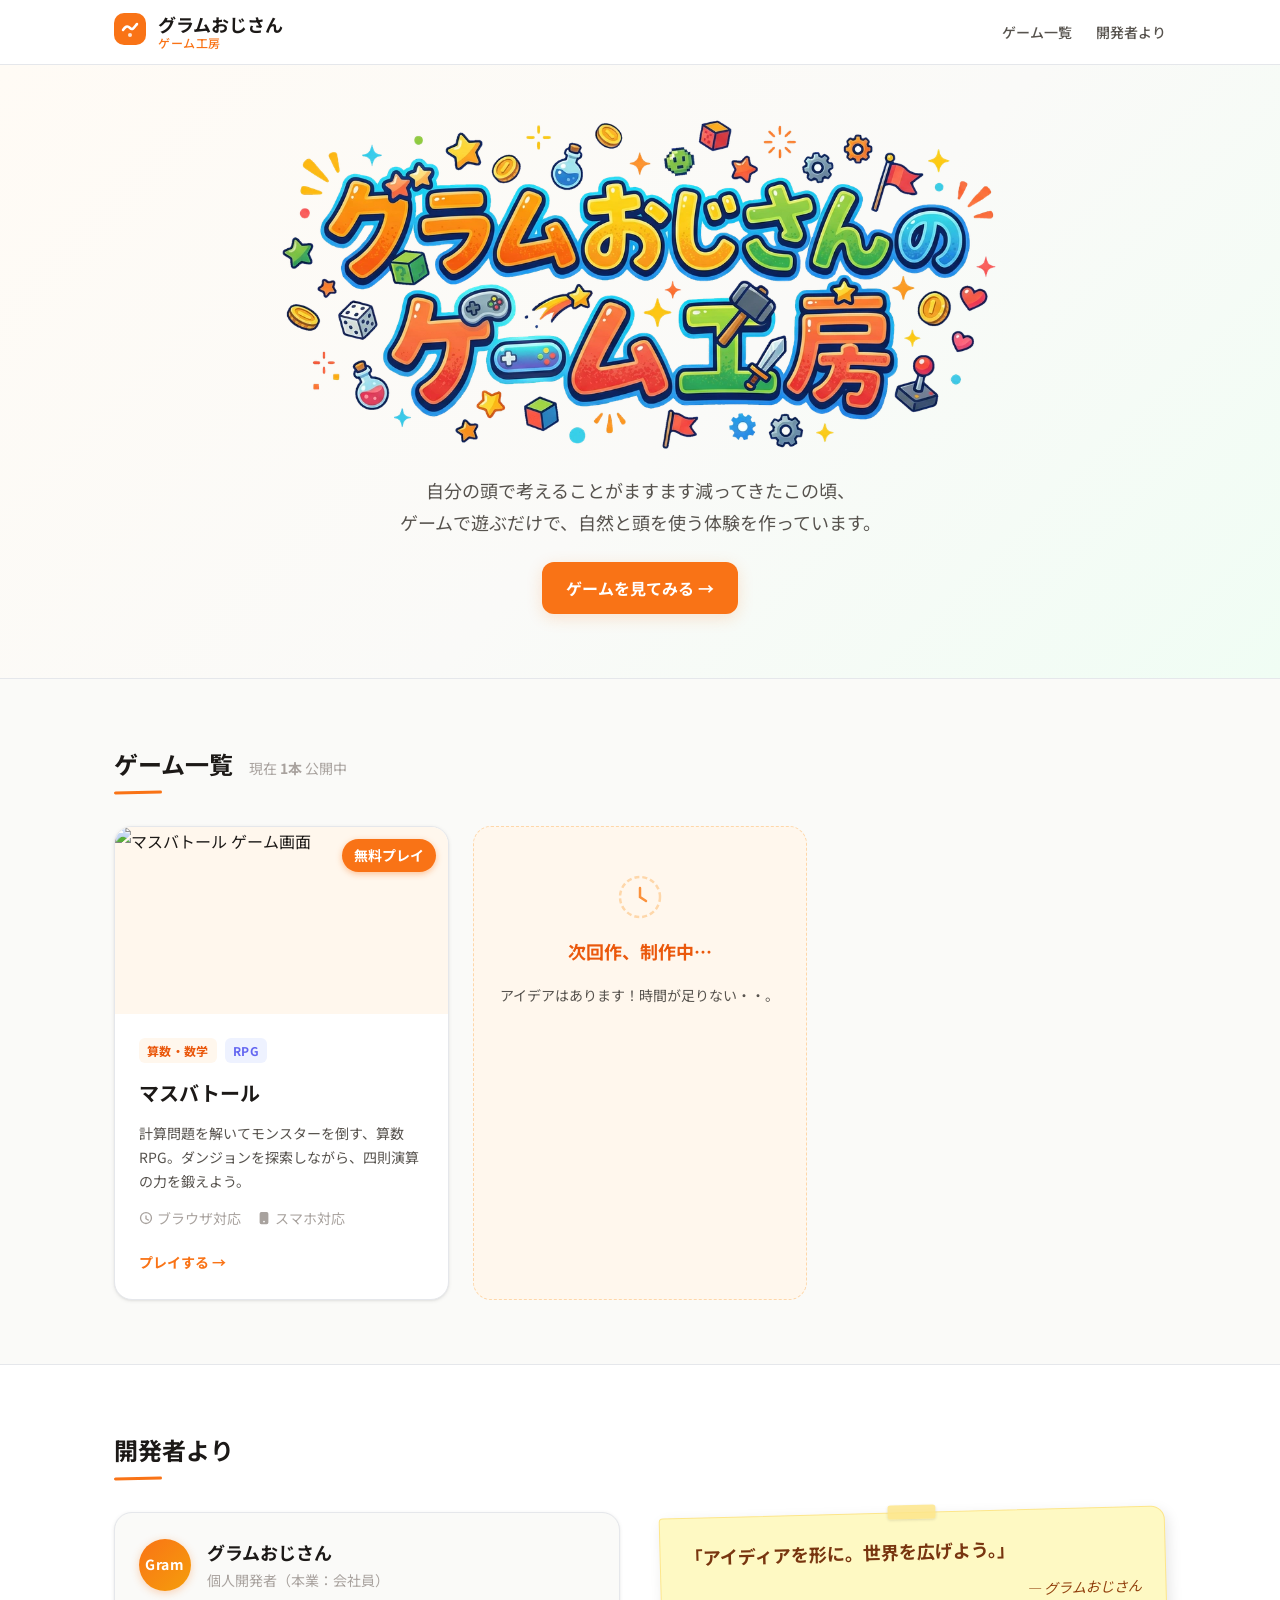
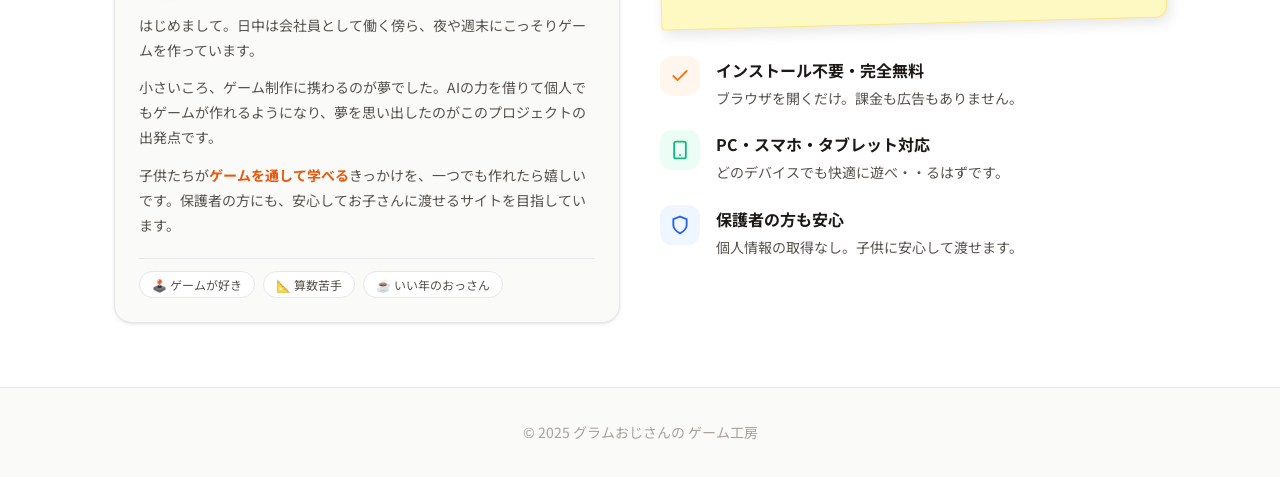
==== index.html @ c65fdeef "ポータルサイトを追加" ====
<!DOCTYPE html>
<html lang="ja">
<head>
  <meta charset="UTF-8">
  <meta name="viewport" content="width=device-width, initial-scale=1.0">
  <title>グラムおじさんの ゲーム工房</title>
  <meta name="description" content="勉強が好きになるきっかけを作りたい。おじさんが夜な夜な作る、学べるゲームの工房。">
  <link rel="preconnect" href="https://fonts.googleapis.com">
  <link rel="preconnect" href="https://fonts.gstatic.com" crossorigin>
  <link href="https://fonts.googleapis.com/css2?family=Noto+Sans+JP:wght@400;500;700&display=swap" rel="stylesheet">
  <link rel="stylesheet" href="style.css">
</head>
<body>

  <!-- ヘッダー -->
  <header class="site-header">
    <div class="container">
      <div class="header-inner">
        <a href="/" class="site-logo" aria-label="Gramhark ゲーム工房 トップページ">
          <span class="logo-icon" aria-hidden="true">
            <svg width="32" height="32" viewBox="0 0 32 32" fill="none" xmlns="http://www.w3.org/2000/svg">
              <rect width="32" height="32" rx="10" fill="#f97316"/>
              <path d="M9 17 C11 14, 13 12, 16 15 C19 18, 21 13, 23 11" stroke="white" stroke-width="2.5" stroke-linecap="round" stroke-linejoin="round" fill="none"/>
              <circle cx="16" cy="22" r="2" fill="white" opacity="0.8"/>
            </svg>
          </span>
          <div class="logo-text-group">
            <span class="logo-text">グラムおじさん</span>
            <span class="logo-sub">ゲーム工房</span>
          </div>
        </a>
        <nav class="site-nav" aria-label="サイトナビゲーション">
          <a href="#games" class="nav-link">ゲーム一覧</a>
          <a href="#about" class="nav-link">開発者より</a>
        </nav>
      </div>
    </div>
  </header>

  <main>
    <!-- ヒーローセクション -->
    <section class="hero">
      <div class="container">
        <img
          src="./Title.webp"
          alt="グラムおじさんのゲーム工房"
          class="hero-title-image"
          width="900"
          height="400"
        >
        <p class="hero-description">
          自分の頭で考えることがますます減ってきたこの頃、<br>
          ゲームで遊ぶだけで、自然と頭を使う体験を作っています。
        </p>
        <a href="#games" class="btn btn-primary">ゲームを見てみる →</a>
      </div>
    </section>

    <!-- ゲーム一覧 -->
    <section class="games-section" id="games" aria-labelledby="games-heading">
      <div class="container">
        <div class="section-header">
          <h2 id="games-heading" class="section-title">ゲーム一覧</h2>
          <p class="section-subtitle">現在 <strong>1本</strong> 公開中</p>
        </div>

        <ul class="game-grid" role="list">

          <!-- MathBattler カード -->
          <li class="game-card">
            <a href="./MathBattler/" class="game-card__link" aria-label="マスバトール をプレイする">
              <div class="game-card__thumbnail">
                <img
                  src="./MathBattler/assets/image/UI/title.webp"
                  alt="マスバトール ゲーム画面"
                  loading="lazy"
                  width="400"
                  height="225"
                >
                <span class="game-card__badge">無料プレイ</span>
              </div>
              <div class="game-card__body">
                <div class="game-card__tags" aria-label="ジャンル">
                  <span class="tag tag--math">算数・数学</span>
                  <span class="tag tag--rpg">RPG</span>
                </div>
                <h3 class="game-card__title">マスバトール</h3>
                <p class="game-card__description">
                  計算問題を解いてモンスターを倒す、算数RPG。ダンジョンを探索しながら、四則演算の力を鍛えよう。
                </p>
                <div class="game-card__meta">
                  <span class="meta-item">
                    <svg class="meta-icon" viewBox="0 0 16 16" aria-hidden="true"><path d="M8 1a7 7 0 1 0 0 14A7 7 0 0 0 8 1zm0 1.5a5.5 5.5 0 1 1 0 11 5.5 5.5 0 0 1 0-11zm.75 2.5h-1.5v4.25l3.5 2.1.75-1.24-2.75-1.65V5z"/></svg>
                    ブラウザ対応
                  </span>
                  <span class="meta-item">
                    <svg class="meta-icon" viewBox="0 0 16 16" aria-hidden="true"><path d="M11 1H5a2 2 0 0 0-2 2v10a2 2 0 0 0 2 2h6a2 2 0 0 0 2-2V3a2 2 0 0 0-2-2zm-3 12a1 1 0 1 1 0-2 1 1 0 0 1 0 2z"/></svg>
                    スマホ対応
                  </span>
                </div>
                <span class="game-card__cta" aria-hidden="true">プレイする →</span>
              </div>
            </a>
          </li>

          <!-- 今後追加予定カード -->
          <li class="game-card game-card--coming-soon" aria-label="近日公開予定">
            <div class="game-card__body">
              <div class="game-card__coming-icon" aria-hidden="true">
                <svg width="44" height="44" viewBox="0 0 44 44" fill="none">
                  <circle cx="22" cy="22" r="20" stroke="#fed7aa" stroke-width="2.5" stroke-dasharray="5 3"/>
                  <path d="M22 13v9l6 4" stroke="#fb923c" stroke-width="2.5" stroke-linecap="round"/>
                </svg>
              </div>
              <h3 class="game-card__title">次回作、制作中…</h3>
              <p class="game-card__description">アイデアはあります！時間が足りない・・。</p>
            </div>
          </li>

        </ul>
      </div>
    </section>

    <!-- 開発者より -->
    <section class="about-section" id="about" aria-labelledby="about-heading">
      <div class="container">
        <div class="section-header">
          <h2 id="about-heading" class="section-title">開発者より</h2>
        </div>

        <div class="about-layout">

          <!-- 開発者メッセージカード -->
          <div class="dev-card">
            <div class="dev-card__header">
              <div class="dev-avatar" aria-hidden="true">Gram</div>
              <div class="dev-card__profile">
                <p class="dev-name">グラムおじさん</p>
                <p class="dev-role">個人開発者（本業：会社員）</p>
              </div>
            </div>
            <div class="dev-card__body">
              <p>はじめまして。日中は会社員として働く傍ら、夜や週末にこっそりゲームを作っています。</p>
              <p>小さいころ、ゲーム制作に携わるのが夢でした。AIの力を借りて個人でもゲームが作れるようになり、夢を思い出したのがこのプロジェクトの出発点です。</p>
              <p>子供たちが<strong>ゲームを通して学べる</strong>きっかけを、一つでも作れたら嬉しいです。保護者の方にも、安心してお子さんに渡せるサイトを目指しています。</p>
            </div>
            <div class="dev-card__footer">
              <span class="dev-card__tag">🕹️ ゲームが好き</span>
              <span class="dev-card__tag">📐 算数苦手</span>
              <span class="dev-card__tag">☕ いい年のおっさん</span>
            </div>
          </div>

          <!-- 付箋 ＋ 特長リスト -->
          <div class="about-right">
            <div class="sticky-note" aria-label="開発者の想い">
              <p class="sticky-note__text">「アイディアを形に。世界を広げよう。」</p>
              <p class="sticky-note__sign">— グラムおじさん</p>
            </div>

            <ul class="feature-list" role="list" aria-label="サイトの特長">
              <li class="feature-item">
                <span class="feature-icon feature-icon--orange" aria-hidden="true">
                  <svg viewBox="0 0 24 24" fill="none" stroke="currentColor" stroke-width="2.2" stroke-linecap="round" stroke-linejoin="round"><polyline points="20 6 9 17 4 12"/></svg>
                </span>
                <div>
                  <strong>インストール不要・完全無料</strong>
                  <p>ブラウザを開くだけ。課金も広告もありません。</p>
                </div>
              </li>
              <li class="feature-item">
                <span class="feature-icon feature-icon--green" aria-hidden="true">
                  <svg viewBox="0 0 24 24" fill="none" stroke="currentColor" stroke-width="2.2" stroke-linecap="round" stroke-linejoin="round"><rect x="5" y="2" width="14" height="20" rx="2"/><line x1="12" y1="18" x2="12.01" y2="18"/></svg>
                </span>
                <div>
                  <strong>PC・スマホ・タブレット対応</strong>
                  <p>どのデバイスでも快適に遊べ・・るはずです。</p>
                </div>
              </li>
              <li class="feature-item">
                <span class="feature-icon feature-icon--blue" aria-hidden="true">
                  <svg viewBox="0 0 24 24" fill="none" stroke="currentColor" stroke-width="2.2" stroke-linecap="round" stroke-linejoin="round"><path d="M12 22s8-4 8-10V5l-8-3-8 3v7c0 6 8 10 8 10z"/></svg>
                </span>
                <div>
                  <strong>保護者の方も安心</strong>
                  <p>個人情報の取得なし。子供に安心して渡せます。</p>
                </div>
              </li>
            </ul>
          </div>

        </div>
      </div>
    </section>
  </main>

  <!-- フッター -->
  <footer class="site-footer">
    <div class="container">
      <p class="footer-copy">&copy; 2025 グラムおじさんの ゲーム工房</p>
    </div>
  </footer>

</body>
</html>
---- style.css ----
/* ===================================================
   Gramhark ゲーム工房 — style.css
   モダン・クリーン + 個人開発の温かみ
   =================================================== */

/* ---------- リセット & ベース ---------- */
*, *::before, *::after {
  box-sizing: border-box;
  margin: 0;
  padding: 0;
}

:root {
  /* ベースカラー */
  --color-bg:          #fafaf8;
  --color-surface:     #ffffff;
  --color-border:      #e5e7eb;

  /* アクセント：オレンジ（メイン） */
  --color-orange:       #f97316;
  --color-orange-light: #fff7ed;
  --color-orange-mid:   #fed7aa;
  --color-orange-dark:  #ea580c;

  /* アクセント：アンバー（付箋） */
  --color-amber:        #f59e0b;
  --color-amber-light:  #fef9c3;
  --color-amber-mid:    #fde68a;

  /* サブカラー */
  --color-blue:        #3b82f6;
  --color-blue-light:  #eff6ff;
  --color-blue-dark:   #2563eb;

  --color-green:       #10b981;
  --color-green-light: #ecfdf5;

  --color-indigo:      #6366f1;
  --color-indigo-light:#eef2ff;

  /* テキスト */
  --color-text-primary:   #1c1917;
  --color-text-secondary: #57534e;
  --color-text-muted:     #a8a29e;

  /* タイポグラフィ */
  --font-base: 'Noto Sans JP', 'Hiragino Kaku Gothic ProN', 'Yu Gothic', sans-serif;
  --text-xs:   0.75rem;
  --text-sm:   0.875rem;
  --text-base: 1rem;
  --text-lg:   1.125rem;
  --text-xl:   1.25rem;
  --text-2xl:  1.5rem;
  --text-3xl:  1.875rem;
  --text-4xl:  2.25rem;

  /* スペーシング */
  --space-1: 0.25rem;
  --space-2: 0.5rem;
  --space-3: 0.75rem;
  --space-4: 1rem;
  --space-5: 1.25rem;
  --space-6: 1.5rem;
  --space-8: 2rem;
  --space-10: 2.5rem;
  --space-12: 3rem;
  --space-16: 4rem;
  --space-20: 5rem;

  /* 角丸・影 */
  --radius-sm:  6px;
  --radius-md:  12px;
  --radius-lg:  18px;
  --radius-xl:  24px;
  --shadow-sm:  0 1px 4px rgba(0,0,0,.07), 0 1px 2px rgba(0,0,0,.05);
  --shadow-md:  0 4px 14px rgba(0,0,0,.09), 0 2px 4px rgba(0,0,0,.05);
  --shadow-lg:  0 12px 32px rgba(0,0,0,.11), 0 4px 8px rgba(0,0,0,.05);
  --shadow-warm: 0 4px 16px rgba(249,115,22,.18);

  --transition: 200ms cubic-bezier(.4,0,.2,1);
}

html { scroll-behavior: smooth; }

body {
  font-family: var(--font-base);
  font-size: var(--text-base);
  line-height: 1.75;
  color: var(--color-text-primary);
  background-color: var(--color-bg);
  -webkit-font-smoothing: antialiased;
}

img { display: block; max-width: 100%; }
a { color: var(--color-blue-dark); text-decoration: none; }
ul[role="list"] { list-style: none; }

/* ---------- コンテナ ---------- */
.container {
  width: 100%;
  max-width: 1100px;
  margin-inline: auto;
  padding-inline: var(--space-6);
}

/* ---------- ボタン ---------- */
.btn {
  display: inline-flex;
  align-items: center;
  gap: var(--space-2);
  padding: var(--space-3) var(--space-6);
  border-radius: var(--radius-md);
  font-size: var(--text-base);
  font-weight: 700;
  font-family: var(--font-base);
  cursor: pointer;
  border: none;
  transition: transform var(--transition), box-shadow var(--transition), background-color var(--transition);
}

.btn-primary {
  background-color: var(--color-orange);
  color: #fff;
  box-shadow: var(--shadow-warm);
}

.btn-primary:hover,
.btn-primary:focus-visible {
  background-color: var(--color-orange-dark);
  transform: translateY(-2px);
  box-shadow: 0 6px 20px rgba(249,115,22,.3);
}

/* ---------- セクションタイトル共通 ---------- */
.section-title {
  font-size: var(--text-2xl);
  font-weight: 700;
  color: var(--color-text-primary);
  position: relative;
  display: inline-block;
}

/* 手書き風アンダーライン */
.section-title::after {
  content: '';
  display: block;
  width: 2em;
  height: 3px;
  background: var(--color-orange);
  border-radius: 999px;
  margin-top: 6px;
  transform: rotate(-1deg);
}

.section-header {
  display: flex;
  align-items: baseline;
  gap: var(--space-4);
  margin-bottom: var(--space-8);
}

.section-subtitle {
  font-size: var(--text-sm);
  color: var(--color-text-muted);
}

/* ---------- ヘッダー ---------- */
.site-header {
  position: sticky;
  top: 0;
  z-index: 100;
  background-color: rgba(255,255,255,.93);
  backdrop-filter: blur(10px);
  -webkit-backdrop-filter: blur(10px);
  border-bottom: 1px solid var(--color-border);
}

.header-inner {
  display: flex;
  align-items: center;
  justify-content: space-between;
  height: 64px;
  gap: var(--space-4);
}

.site-logo {
  display: flex;
  align-items: center;
  gap: var(--space-3);
  color: var(--color-text-primary);
  text-decoration: none;
  flex-shrink: 0;
}

.logo-text-group {
  display: flex;
  flex-direction: column;
  line-height: 1.2;
}

.logo-text {
  font-size: var(--text-lg);
  font-weight: 700;
  transition: color var(--transition);
}

.logo-sub {
  font-size: var(--text-xs);
  color: var(--color-orange);
  font-weight: 500;
  letter-spacing: .05em;
}

.site-logo:hover .logo-text {
  color: var(--color-orange);
}

.site-nav {
  display: flex;
  gap: var(--space-6);
}

.nav-link {
  font-size: var(--text-sm);
  font-weight: 500;
  color: var(--color-text-secondary);
  transition: color var(--transition);
}

.nav-link:hover,
.nav-link:focus-visible {
  color: var(--color-orange);
}

/* ---------- ヒーロー ---------- */
.hero {
  padding-block: var(--space-12) var(--space-16);
  background: linear-gradient(135deg, #fffbf5 0%, #fafaf8 55%, #f0fdf4 100%);
  border-bottom: 1px solid var(--color-border);
}

.hero .container {
  display: flex;
  flex-direction: column;
  align-items: center;
  text-align: center;
  gap: var(--space-6);
}

.hero-title-image {
  width: 100%;
  max-width: 720px;
  height: auto;
}

.hero-description {
  font-size: var(--text-lg);
  color: var(--color-text-secondary);
  max-width: 520px;
}

/* ---------- ゲーム一覧セクション ---------- */
.games-section {
  padding-block: var(--space-16);
}

.game-grid {
  display: grid;
  grid-template-columns: repeat(auto-fill, minmax(300px, 1fr));
  gap: var(--space-6);
}

/* ---------- ゲームカード ---------- */
.game-card {
  background: var(--color-surface);
  border-radius: var(--radius-lg);
  border: 1.5px solid var(--color-border);
  box-shadow: var(--shadow-sm);
  overflow: hidden;
  transition: transform var(--transition), box-shadow var(--transition);
}

.game-card:not(.game-card--coming-soon):hover {
  transform: translateY(-5px) rotate(0.3deg);
  box-shadow: var(--shadow-lg);
}

.game-card__link {
  display: block;
  color: inherit;
  text-decoration: none;
  height: 100%;
}

/* サムネイル */
.game-card__thumbnail {
  position: relative;
  aspect-ratio: 16 / 9;
  overflow: hidden;
  background-color: var(--color-orange-light);
}

.game-card__thumbnail img {
  width: 100%;
  height: 100%;
  object-fit: cover;
  object-position: center 20%;
  transition: transform 400ms ease;
}

.game-card:not(.game-card--coming-soon):hover .game-card__thumbnail img {
  transform: scale(1.05);
}

.game-card__badge {
  position: absolute;
  top: var(--space-3);
  right: var(--space-3);
  padding: var(--space-1) var(--space-3);
  background: var(--color-orange);
  color: #fff;
  font-size: var(--text-sm);
  font-weight: 700;
  border-radius: 999px;
  box-shadow: 0 2px 6px rgba(249,115,22,.4);
  pointer-events: none;
}

/* カード本文 */
.game-card__body {
  padding: var(--space-6);
  display: flex;
  flex-direction: column;
  gap: var(--space-3);
}

/* タグ */
.game-card__tags {
  display: flex;
  gap: var(--space-2);
  flex-wrap: wrap;
}

.tag {
  padding: 2px var(--space-2);
  border-radius: var(--radius-sm);
  font-size: var(--text-xs);
  font-weight: 700;
  letter-spacing: .03em;
}

.tag--math  { background: var(--color-orange-light); color: var(--color-orange-dark); }
.tag--rpg   { background: var(--color-indigo-light); color: var(--color-indigo); }

.game-card__title {
  font-size: var(--text-xl);
  font-weight: 700;
  color: var(--color-text-primary);
}

.game-card__description {
  font-size: var(--text-sm);
  color: var(--color-text-secondary);
  line-height: 1.7;
}

.game-card__meta {
  display: flex;
  gap: var(--space-4);
  flex-wrap: wrap;
}

.meta-item {
  display: flex;
  align-items: center;
  gap: var(--space-1);
  font-size: var(--text-sm);
  color: var(--color-text-muted);
}

.meta-icon {
  width: 14px;
  height: 14px;
  fill: currentColor;
  flex-shrink: 0;
}

.game-card__cta {
  margin-top: var(--space-2);
  font-size: var(--text-sm);
  font-weight: 700;
  color: var(--color-orange);
}

/* Coming soon */
.game-card--coming-soon {
  border-style: dashed;
  border-color: var(--color-orange-mid);
  box-shadow: none;
  background: var(--color-orange-light);
}

.game-card--coming-soon .game-card__body {
  align-items: center;
  text-align: center;
  padding-block: var(--space-12);
  gap: var(--space-4);
}

.game-card__coming-icon { line-height: 1; }

.game-card--coming-soon .game-card__title {
  color: var(--color-orange-dark);
  font-size: var(--text-lg);
}

.game-card--coming-soon .game-card__description {
  color: var(--color-text-secondary);
  font-size: var(--text-sm);
}

/* ---------- 開発者よりセクション ---------- */
.about-section {
  padding-block: var(--space-16);
  background-color: var(--color-surface);
  border-top: 1px solid var(--color-border);
  border-bottom: 1px solid var(--color-border);
}

.about-layout {
  display: grid;
  grid-template-columns: 1fr 1fr;
  gap: var(--space-10);
  align-items: start;
}

/* 開発者カード */
.dev-card {
  background: var(--color-bg);
  border: 1.5px solid var(--color-border);
  border-radius: var(--radius-lg);
  padding: var(--space-6);
  display: flex;
  flex-direction: column;
  gap: var(--space-5);
  box-shadow: var(--shadow-sm);
}

.dev-card__header {
  display: flex;
  align-items: center;
  gap: var(--space-4);
}

.dev-avatar {
  width: 52px;
  height: 52px;
  border-radius: 50%;
  background: linear-gradient(135deg, var(--color-orange), var(--color-amber));
  color: #fff;
  font-size: var(--text-sm);
  font-weight: 700;
  display: flex;
  align-items: center;
  justify-content: center;
  flex-shrink: 0;
  box-shadow: 0 2px 8px rgba(249,115,22,.3);
  letter-spacing: .05em;
}

.dev-name {
  font-weight: 700;
  font-size: var(--text-lg);
  color: var(--color-text-primary);
}

.dev-role {
  font-size: var(--text-sm);
  color: var(--color-text-muted);
}

.dev-card__body {
  display: flex;
  flex-direction: column;
  gap: var(--space-3);
}

.dev-card__body p {
  font-size: var(--text-sm);
  color: var(--color-text-secondary);
  line-height: 1.8;
}

.dev-card__body strong {
  color: var(--color-orange-dark);
}

.dev-card__footer {
  display: flex;
  gap: var(--space-2);
  flex-wrap: wrap;
  padding-top: var(--space-3);
  border-top: 1px solid var(--color-border);
}

.dev-card__tag {
  font-size: var(--text-xs);
  background: var(--color-surface);
  border: 1px solid var(--color-border);
  border-radius: 999px;
  padding: 2px var(--space-3);
  color: var(--color-text-secondary);
}

/* 右カラム */
.about-right {
  display: flex;
  flex-direction: column;
  gap: var(--space-8);
}

/* 付箋ノート */
.sticky-note {
  background: var(--color-amber-light);
  border: 1px solid var(--color-amber-mid);
  border-radius: 4px 14px 12px 4px;
  padding: var(--space-6) var(--space-6) var(--space-5);
  transform: rotate(-1.5deg);
  box-shadow: 3px 5px 14px rgba(0,0,0,.1);
  position: relative;
}

/* 付箋の上部テープ風 */
.sticky-note::before {
  content: '';
  position: absolute;
  top: -8px;
  left: 50%;
  transform: translateX(-50%);
  width: 48px;
  height: 14px;
  background: rgba(253,230,138,.85);
  border-radius: 3px;
  box-shadow: 0 1px 3px rgba(0,0,0,.12);
}

.sticky-note__text {
  font-size: var(--text-lg);
  font-weight: 700;
  color: #78350f;
  line-height: 1.65;
  margin-bottom: var(--space-3);
}

.sticky-note__sign {
  font-size: var(--text-sm);
  color: #92400e;
  text-align: right;
  font-style: italic;
}

/* フィーチャーリスト */
.feature-list {
  display: flex;
  flex-direction: column;
  gap: var(--space-5);
}

.feature-item {
  display: flex;
  align-items: flex-start;
  gap: var(--space-4);
}

.feature-icon {
  flex-shrink: 0;
  width: 40px;
  height: 40px;
  border-radius: var(--radius-md);
  display: flex;
  align-items: center;
  justify-content: center;
}

.feature-icon svg {
  width: 20px;
  height: 20px;
}

.feature-icon--orange { background: var(--color-orange-light); color: var(--color-orange); }
.feature-icon--green  { background: var(--color-green-light);  color: var(--color-green); }
.feature-icon--blue   { background: var(--color-blue-light);   color: var(--color-blue-dark); }

.feature-item strong {
  display: block;
  font-size: var(--text-base);
  color: var(--color-text-primary);
  margin-bottom: 2px;
}

.feature-item p {
  font-size: var(--text-sm);
  color: var(--color-text-secondary);
}

/* ---------- フッター ---------- */
.site-footer {
  padding-block: var(--space-8);
  background-color: var(--color-bg);
}

.footer-copy {
  text-align: center;
  font-size: var(--text-sm);
  color: var(--color-text-muted);
}

/* ---------- フォーカスリング ---------- */
:focus-visible {
  outline: 3px solid var(--color-orange);
  outline-offset: 3px;
  border-radius: var(--radius-sm);
}

/* ---------- レスポンシブ ---------- */

/* タブレット (〜 900px) */
@media (max-width: 900px) {
  .about-layout {
    grid-template-columns: 1fr;
    gap: var(--space-8);
  }

  .sticky-note {
    transform: rotate(-0.8deg);
  }
}

/* スマートフォン (〜 640px) */
@media (max-width: 640px) {
  :root {
    --space-20: 3rem;
    --space-16: 2.5rem;
  }

  .container {
    padding-inline: var(--space-4);
  }

  .site-nav {
    display: none;
  }

  .section-header {
    flex-direction: column;
    gap: var(--space-1);
  }

  .game-grid {
    grid-template-columns: 1fr;
  }

  .game-card--coming-soon {
    display: none;
  }

  .dev-card__footer {
    gap: var(--space-2);
  }
}
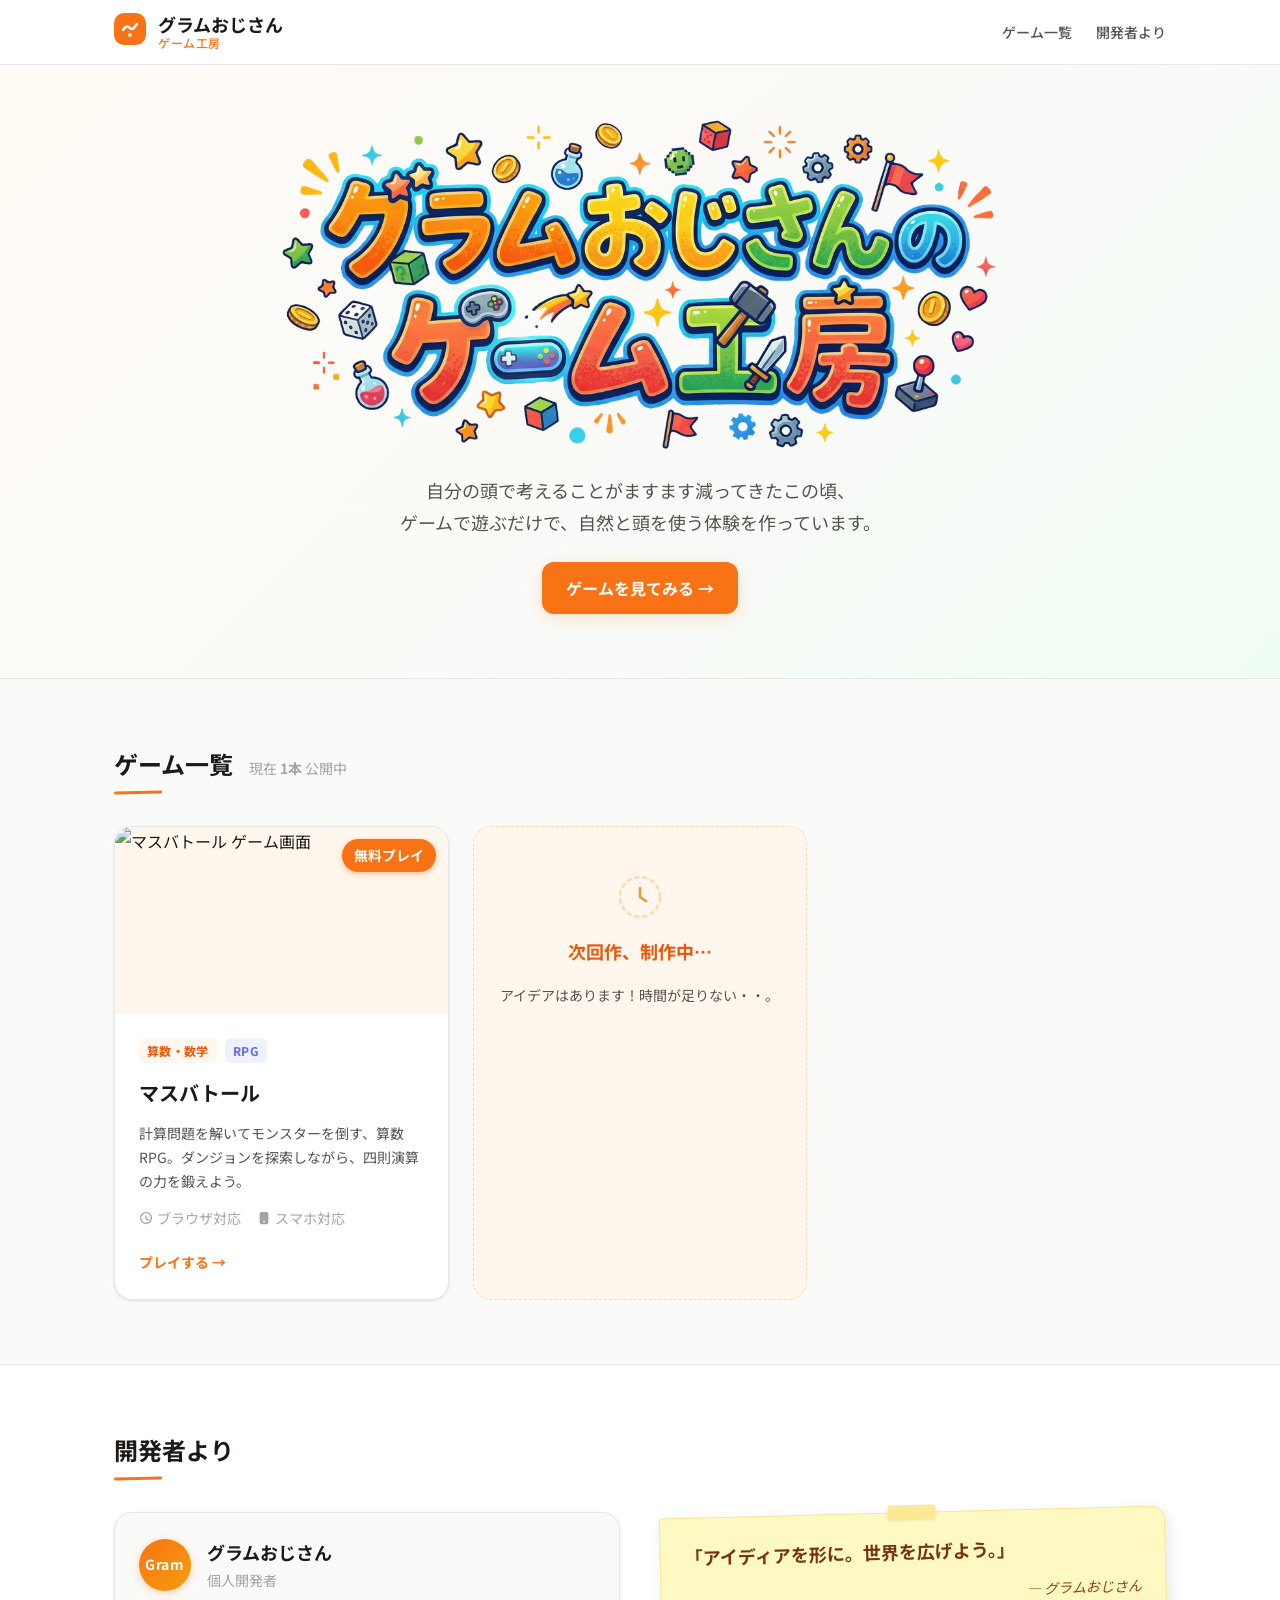
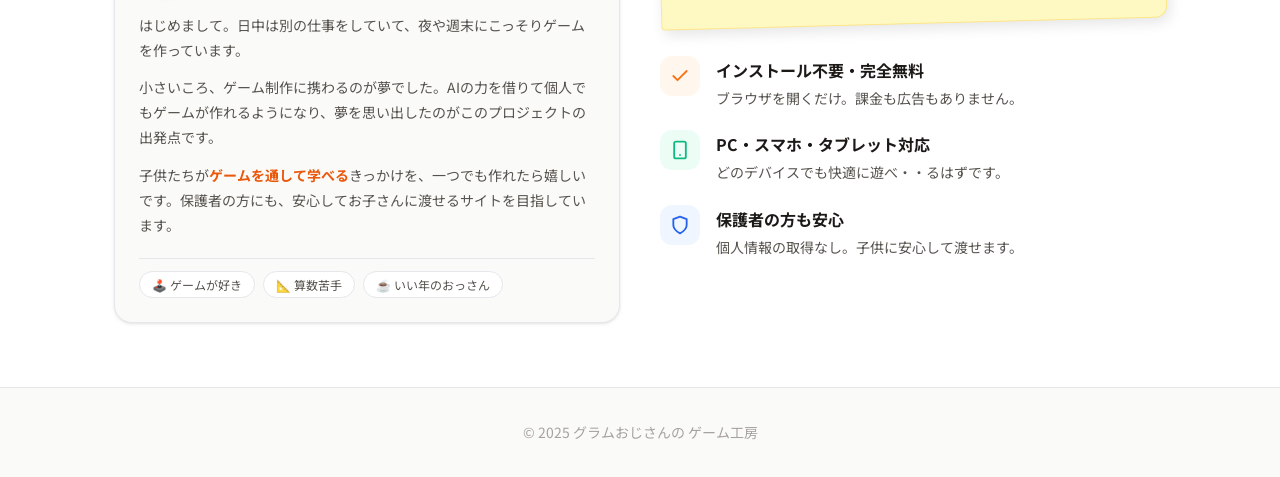
==== commit a396b5f8: "タイトル画像を変更" ====
--- a/index.html
+++ b/index.html
@@ -136,11 +136,11 @@
               <div class="dev-avatar" aria-hidden="true">Gram</div>
               <div class="dev-card__profile">
                 <p class="dev-name">グラムおじさん</p>
-                <p class="dev-role">個人開発者（本業：会社員）</p>
+                <p class="dev-role">個人開発者</p>
               </div>
             </div>
             <div class="dev-card__body">
-              <p>はじめまして。日中は会社員として働く傍ら、夜や週末にこっそりゲームを作っています。</p>
+              <p>はじめまして。日中は別の仕事をしていて、夜や週末にこっそりゲームを作っています。</p>
               <p>小さいころ、ゲーム制作に携わるのが夢でした。AIの力を借りて個人でもゲームが作れるようになり、夢を思い出したのがこのプロジェクトの出発点です。</p>
               <p>子供たちが<strong>ゲームを通して学べる</strong>きっかけを、一つでも作れたら嬉しいです。保護者の方にも、安心してお子さんに渡せるサイトを目指しています。</p>
             </div>
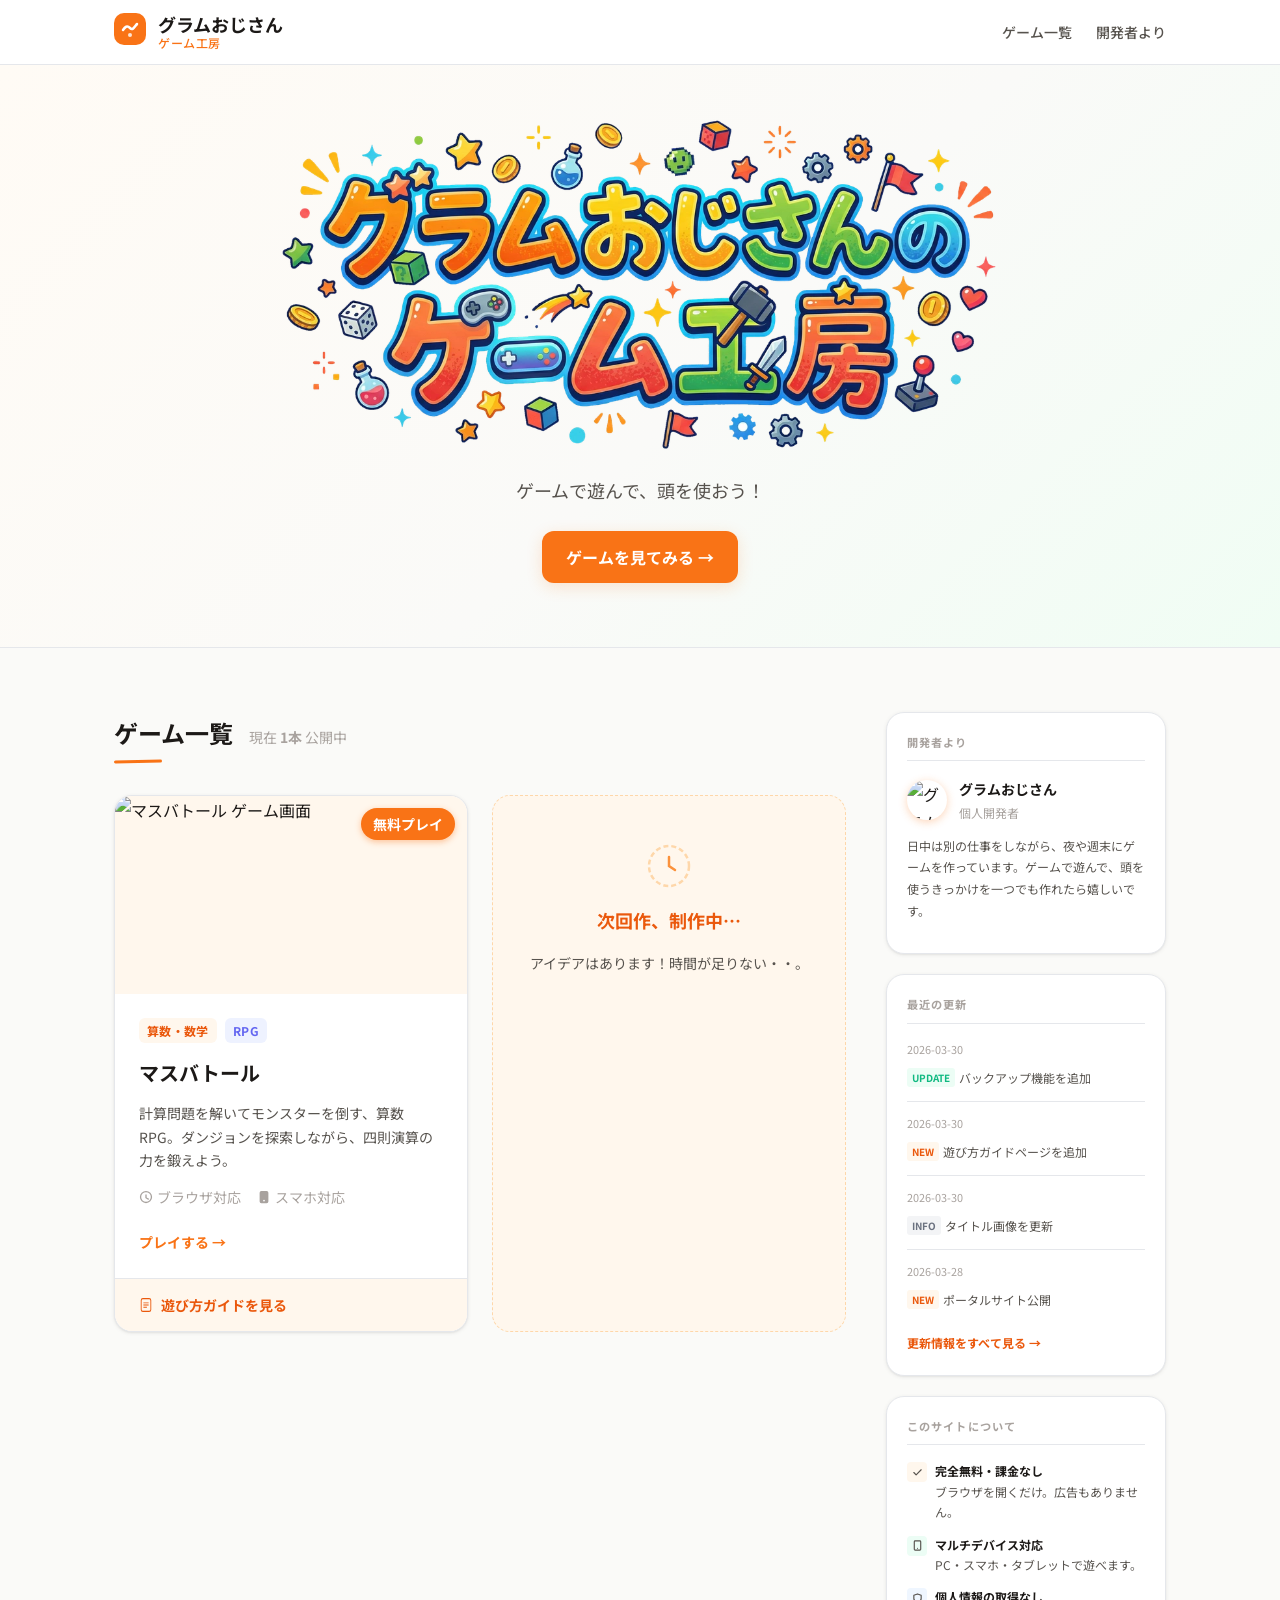
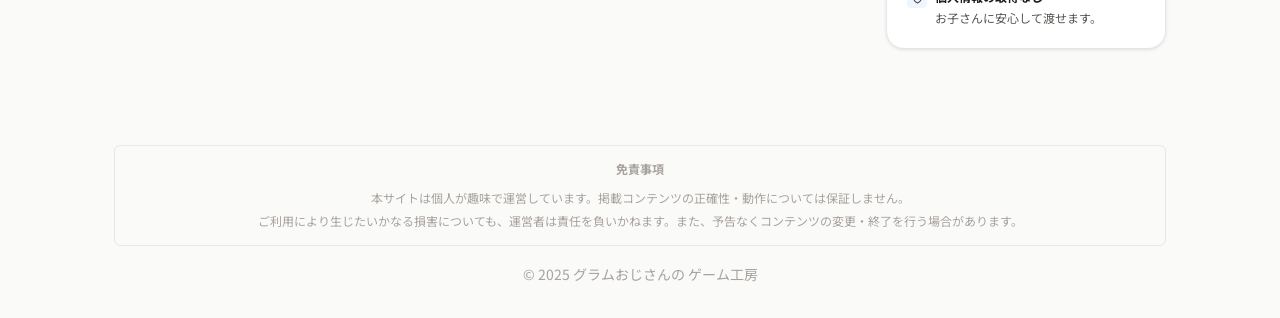
==== commit c68603b9: "更新履歴ページを追加" ====
--- a/index.html
+++ b/index.html
@@ -9,6 +9,11 @@
   <link rel="preconnect" href="https://fonts.gstatic.com" crossorigin>
   <link href="https://fonts.googleapis.com/css2?family=Noto+Sans+JP:wght@400;500;700&display=swap" rel="stylesheet">
   <link rel="stylesheet" href="style.css">
+  <style>
+    .disclaimer { margin-bottom: 1rem; padding: 0.75rem 1rem; border: 1px solid #e5e7eb; border-radius: 6px; }
+    .disclaimer__title { font-size: 0.75rem !important; font-weight: 700; color: #a8a29e !important; text-align: center !important; margin-bottom: 0.5rem; }
+    .disclaimer__body { font-size: 0.75rem !important; color: #a8a29e !important; line-height: 1.9; text-align: center !important; }
+  </style>
 </head>
 <body>
 
@@ -49,154 +54,168 @@
           height="400"
         >
         <p class="hero-description">
-          自分の頭で考えることがますます減ってきたこの頃、<br>
-          ゲームで遊ぶだけで、自然と頭を使う体験を作っています。
+          ゲームで遊んで、頭を使おう！
         </p>
         <a href="#games" class="btn btn-primary">ゲームを見てみる →</a>
       </div>
     </section>
 
-    <!-- ゲーム一覧 -->
-    <section class="games-section" id="games" aria-labelledby="games-heading">
-      <div class="container">
-        <div class="section-header">
-          <h2 id="games-heading" class="section-title">ゲーム一覧</h2>
-          <p class="section-subtitle">現在 <strong>1本</strong> 公開中</p>
+    <!-- メインレイアウト（ゲーム一覧 ＋ サイドバー） -->
+    <div class="container">
+      <div class="page-layout">
+
+        <!-- メインコンテンツ：ゲーム一覧 -->
+        <div class="page-main">
+          <section class="games-section" id="games" aria-labelledby="games-heading">
+            <div class="section-header">
+              <h2 id="games-heading" class="section-title">ゲーム一覧</h2>
+              <p class="section-subtitle">現在 <strong>1本</strong> 公開中</p>
+            </div>
+
+            <ul class="game-grid" role="list">
+
+              <!-- MathBattler カード -->
+              <li class="game-card">
+                <a href="./MathBattler/" class="game-card__link" aria-label="マスバトール をプレイする">
+                  <div class="game-card__thumbnail">
+                    <img
+                      src="./MathBattler/assets/image/UI/title.webp"
+                      alt="マスバトール ゲーム画面"
+                      loading="lazy"
+                      width="400"
+                      height="225"
+                    >
+                    <span class="game-card__badge">無料プレイ</span>
+                  </div>
+                  <div class="game-card__body">
+                    <div class="game-card__tags" aria-label="ジャンル">
+                      <span class="tag tag--math">算数・数学</span>
+                      <span class="tag tag--rpg">RPG</span>
+                    </div>
+                    <h3 class="game-card__title">マスバトール</h3>
+                    <p class="game-card__description">
+                      計算問題を解いてモンスターを倒す、算数RPG。ダンジョンを探索しながら、四則演算の力を鍛えよう。
+                    </p>
+                    <div class="game-card__meta">
+                      <span class="meta-item">
+                        <svg class="meta-icon" viewBox="0 0 16 16" aria-hidden="true"><path d="M8 1a7 7 0 1 0 0 14A7 7 0 0 0 8 1zm0 1.5a5.5 5.5 0 1 1 0 11 5.5 5.5 0 0 1 0-11zm.75 2.5h-1.5v4.25l3.5 2.1.75-1.24-2.75-1.65V5z"/></svg>
+                        ブラウザ対応
+                      </span>
+                      <span class="meta-item">
+                        <svg class="meta-icon" viewBox="0 0 16 16" aria-hidden="true"><path d="M11 1H5a2 2 0 0 0-2 2v10a2 2 0 0 0 2 2h6a2 2 0 0 0 2-2V3a2 2 0 0 0-2-2zm-3 12a1 1 0 1 1 0-2 1 1 0 0 1 0 2z"/></svg>
+                        スマホ対応
+                      </span>
+                    </div>
+                    <span class="game-card__cta" aria-hidden="true">プレイする →</span>
+                  </div>
+                </a>
+                <div class="game-card__footer">
+                  <a href="./MathBattler/manual.html" class="game-card__manual-link" aria-label="マスバトール 遊び方ガイドを見る">
+                    <svg class="meta-icon" viewBox="0 0 16 16" aria-hidden="true" fill="currentColor"><path d="M2 2.5A2.5 2.5 0 0 1 4.5 0h7A2.5 2.5 0 0 1 14 2.5v11a2.5 2.5 0 0 1-2.5 2.5h-7A2.5 2.5 0 0 1 2 13.5V2.5zm2.5-1A1.5 1.5 0 0 0 3 3v10a1.5 1.5 0 0 0 1.5 1.5h7A1.5 1.5 0 0 0 13 13V3a1.5 1.5 0 0 0-1.5-1.5h-7zM5 5h6v1H5V5zm0 2.5h6v1H5v-1zM5 10h4v1H5v-1z"/></svg>
+                    遊び方ガイドを見る
+                  </a>
+                </div>
+              </li>
+
+              <!-- 今後追加予定カード -->
+              <li class="game-card game-card--coming-soon" aria-label="近日公開予定">
+                <div class="game-card__body">
+                  <div class="game-card__coming-icon" aria-hidden="true">
+                    <svg width="44" height="44" viewBox="0 0 44 44" fill="none">
+                      <circle cx="22" cy="22" r="20" stroke="#fed7aa" stroke-width="2.5" stroke-dasharray="5 3"/>
+                      <path d="M22 13v9l6 4" stroke="#fb923c" stroke-width="2.5" stroke-linecap="round"/>
+                    </svg>
+                  </div>
+                  <h3 class="game-card__title">次回作、制作中…</h3>
+                  <p class="game-card__description">アイデアはあります！時間が足りない・・。</p>
+                </div>
+              </li>
+
+            </ul>
+          </section>
         </div>
 
-        <ul class="game-grid" role="list">
-
-          <!-- MathBattler カード -->
-          <li class="game-card">
-            <a href="./MathBattler/" class="game-card__link" aria-label="マスバトール をプレイする">
-              <div class="game-card__thumbnail">
-                <img
-                  src="./MathBattler/assets/image/UI/title.webp"
-                  alt="マスバトール ゲーム画面"
-                  loading="lazy"
-                  width="400"
-                  height="225"
-                >
-                <span class="game-card__badge">無料プレイ</span>
-              </div>
-              <div class="game-card__body">
-                <div class="game-card__tags" aria-label="ジャンル">
-                  <span class="tag tag--math">算数・数学</span>
-                  <span class="tag tag--rpg">RPG</span>
-                </div>
-                <h3 class="game-card__title">マスバトール</h3>
-                <p class="game-card__description">
-                  計算問題を解いてモンスターを倒す、算数RPG。ダンジョンを探索しながら、四則演算の力を鍛えよう。
-                </p>
-                <div class="game-card__meta">
-                  <span class="meta-item">
-                    <svg class="meta-icon" viewBox="0 0 16 16" aria-hidden="true"><path d="M8 1a7 7 0 1 0 0 14A7 7 0 0 0 8 1zm0 1.5a5.5 5.5 0 1 1 0 11 5.5 5.5 0 0 1 0-11zm.75 2.5h-1.5v4.25l3.5 2.1.75-1.24-2.75-1.65V5z"/></svg>
-                    ブラウザ対応
-                  </span>
-                  <span class="meta-item">
-                    <svg class="meta-icon" viewBox="0 0 16 16" aria-hidden="true"><path d="M11 1H5a2 2 0 0 0-2 2v10a2 2 0 0 0 2 2h6a2 2 0 0 0 2-2V3a2 2 0 0 0-2-2zm-3 12a1 1 0 1 1 0-2 1 1 0 0 1 0 2z"/></svg>
-                    スマホ対応
-                  </span>
-                </div>
-                <span class="game-card__cta" aria-hidden="true">プレイする →</span>
-              </div>
-            </a>
-          </li>
-
-          <!-- 今後追加予定カード -->
-          <li class="game-card game-card--coming-soon" aria-label="近日公開予定">
-            <div class="game-card__body">
-              <div class="game-card__coming-icon" aria-hidden="true">
-                <svg width="44" height="44" viewBox="0 0 44 44" fill="none">
-                  <circle cx="22" cy="22" r="20" stroke="#fed7aa" stroke-width="2.5" stroke-dasharray="5 3"/>
-                  <path d="M22 13v9l6 4" stroke="#fb923c" stroke-width="2.5" stroke-linecap="round"/>
-                </svg>
-              </div>
-              <h3 class="game-card__title">次回作、制作中…</h3>
-              <p class="game-card__description">アイデアはあります！時間が足りない・・。</p>
-            </div>
-          </li>
-
-        </ul>
-      </div>
-    </section>
-
-    <!-- 開発者より -->
-    <section class="about-section" id="about" aria-labelledby="about-heading">
-      <div class="container">
-        <div class="section-header">
-          <h2 id="about-heading" class="section-title">開発者より</h2>
-        </div>
-
-        <div class="about-layout">
-
-          <!-- 開発者メッセージカード -->
-          <div class="dev-card">
-            <div class="dev-card__header">
-              <div class="dev-avatar" aria-hidden="true">Gram</div>
-              <div class="dev-card__profile">
-                <p class="dev-name">グラムおじさん</p>
-                <p class="dev-role">個人開発者</p>
+        <!-- サイドバー -->
+        <aside class="page-sidebar" id="about" aria-label="サイト情報">
+
+          <!-- 開発者ウィジェット -->
+          <div class="sidebar-widget">
+            <p class="sidebar-widget__title">開発者より</p>
+            <div class="sidebar-dev__header">
+              <img src="./icon.webp" alt="グラムおじさん" class="sidebar-dev__avatar">
+              <div>
+                <p class="sidebar-dev__name">グラムおじさん</p>
+                <p class="sidebar-dev__role">個人開発者</p>
               </div>
             </div>
-            <div class="dev-card__body">
-              <p>はじめまして。日中は別の仕事をしていて、夜や週末にこっそりゲームを作っています。</p>
-              <p>小さいころ、ゲーム制作に携わるのが夢でした。AIの力を借りて個人でもゲームが作れるようになり、夢を思い出したのがこのプロジェクトの出発点です。</p>
-              <p>子供たちが<strong>ゲームを通して学べる</strong>きっかけを、一つでも作れたら嬉しいです。保護者の方にも、安心してお子さんに渡せるサイトを目指しています。</p>
-            </div>
-            <div class="dev-card__footer">
-              <span class="dev-card__tag">🕹️ ゲームが好き</span>
-              <span class="dev-card__tag">📐 算数苦手</span>
-              <span class="dev-card__tag">☕ いい年のおっさん</span>
-            </div>
-          </div>
-
-          <!-- 付箋 ＋ 特長リスト -->
-          <div class="about-right">
-            <div class="sticky-note" aria-label="開発者の想い">
-              <p class="sticky-note__text">「アイディアを形に。世界を広げよう。」</p>
-              <p class="sticky-note__sign">— グラムおじさん</p>
-            </div>
-
-            <ul class="feature-list" role="list" aria-label="サイトの特長">
-              <li class="feature-item">
-                <span class="feature-icon feature-icon--orange" aria-hidden="true">
-                  <svg viewBox="0 0 24 24" fill="none" stroke="currentColor" stroke-width="2.2" stroke-linecap="round" stroke-linejoin="round"><polyline points="20 6 9 17 4 12"/></svg>
+            <p class="sidebar-dev__bio">日中は別の仕事をしながら、夜や週末にゲームを作っています。ゲームで遊んで、頭を使うきっかけを一つでも作れたら嬉しいです。</p>
+          </div>
+
+          <!-- 最近の更新 -->
+          <div class="sidebar-widget">
+            <p class="sidebar-widget__title">最近の更新</p>
+            <ul class="update-list">
+              <li class="update-item">
+                <span class="update-item__date">2026-03-30</span>
+                <span class="update-item__badge update-item__badge--update">UPDATE</span><span class="update-item__text">バックアップ機能を追加</span>
+              </li>
+              <li class="update-item">
+                <span class="update-item__date">2026-03-30</span>
+                <span class="update-item__badge update-item__badge--new">NEW</span><span class="update-item__text">遊び方ガイドページを追加</span>
+              </li>
+              <li class="update-item">
+                <span class="update-item__date">2026-03-30</span>
+                <span class="update-item__badge update-item__badge--info">INFO</span><span class="update-item__text">タイトル画像を更新</span>
+              </li>
+              <li class="update-item">
+                <span class="update-item__date">2026-03-28</span>
+                <span class="update-item__badge update-item__badge--new">NEW</span><span class="update-item__text">ポータルサイト公開</span>
+              </li>
+            </ul>
+            <a href="./updates.html" class="sidebar-link">更新情報をすべて見る →</a>
+          </div>
+
+          <!-- このサイトについて -->
+          <div class="sidebar-widget">
+            <p class="sidebar-widget__title">このサイトについて</p>
+            <ul class="sidebar-features">
+              <li class="sidebar-feature-item">
+                <span class="sidebar-feature-icon sidebar-feature-icon--orange" aria-hidden="true">
+                  <svg viewBox="0 0 24 24" fill="none" stroke="currentColor" stroke-width="2.5" stroke-linecap="round" stroke-linejoin="round"><polyline points="20 6 9 17 4 12"/></svg>
                 </span>
-                <div>
-                  <strong>インストール不要・完全無料</strong>
-                  <p>ブラウザを開くだけ。課金も広告もありません。</p>
-                </div>
-              </li>
-              <li class="feature-item">
-                <span class="feature-icon feature-icon--green" aria-hidden="true">
-                  <svg viewBox="0 0 24 24" fill="none" stroke="currentColor" stroke-width="2.2" stroke-linecap="round" stroke-linejoin="round"><rect x="5" y="2" width="14" height="20" rx="2"/><line x1="12" y1="18" x2="12.01" y2="18"/></svg>
+                <span><strong>完全無料・課金なし</strong>ブラウザを開くだけ。広告もありません。</span>
+              </li>
+              <li class="sidebar-feature-item">
+                <span class="sidebar-feature-icon sidebar-feature-icon--green" aria-hidden="true">
+                  <svg viewBox="0 0 24 24" fill="none" stroke="currentColor" stroke-width="2.5" stroke-linecap="round" stroke-linejoin="round"><rect x="5" y="2" width="14" height="20" rx="2"/><line x1="12" y1="18" x2="12.01" y2="18"/></svg>
                 </span>
-                <div>
-                  <strong>PC・スマホ・タブレット対応</strong>
-                  <p>どのデバイスでも快適に遊べ・・るはずです。</p>
-                </div>
-              </li>
-              <li class="feature-item">
-                <span class="feature-icon feature-icon--blue" aria-hidden="true">
-                  <svg viewBox="0 0 24 24" fill="none" stroke="currentColor" stroke-width="2.2" stroke-linecap="round" stroke-linejoin="round"><path d="M12 22s8-4 8-10V5l-8-3-8 3v7c0 6 8 10 8 10z"/></svg>
+                <span><strong>マルチデバイス対応</strong>PC・スマホ・タブレットで遊べます。</span>
+              </li>
+              <li class="sidebar-feature-item">
+                <span class="sidebar-feature-icon sidebar-feature-icon--blue" aria-hidden="true">
+                  <svg viewBox="0 0 24 24" fill="none" stroke="currentColor" stroke-width="2.5" stroke-linecap="round" stroke-linejoin="round"><path d="M12 22s8-4 8-10V5l-8-3-8 3v7c0 6 8 10 8 10z"/></svg>
                 </span>
-                <div>
-                  <strong>保護者の方も安心</strong>
-                  <p>個人情報の取得なし。子供に安心して渡せます。</p>
-                </div>
+                <span><strong>個人情報の取得なし</strong>お子さんに安心して渡せます。</span>
               </li>
             </ul>
           </div>
 
-        </div>
-      </div>
-    </section>
+        </aside>
+
+      </div>
+    </div>
   </main>
 
   <!-- フッター -->
   <footer class="site-footer">
     <div class="container">
+      <div class="disclaimer">
+        <p class="disclaimer__title">免責事項</p>
+        <p class="disclaimer__body">
+          本サイトは個人が趣味で運営しています。掲載コンテンツの正確性・動作については保証しません。<br>
+          ご利用により生じたいかなる損害についても、運営者は責任を負いかねます。また、予告なくコンテンツの変更・終了を行う場合があります。
+        </p>
+      </div>
       <p class="footer-copy">&copy; 2025 グラムおじさんの ゲーム工房</p>
     </div>
   </footer>
--- a/style.css
+++ b/style.css
@@ -289,7 +289,6 @@
   display: block;
   color: inherit;
   text-decoration: none;
-  height: 100%;
 }
 
 /* サムネイル */
@@ -392,6 +391,28 @@
   color: var(--color-orange);
 }
 
+/* カードフッター（遊び方リンク） */
+.game-card__footer {
+  padding: var(--space-3) var(--space-6);
+  border-top: 1px solid var(--color-border);
+  background: var(--color-orange-light);
+  position: relative;
+  z-index: 1;
+}
+
+.game-card__manual-link {
+  display: inline-flex;
+  align-items: center;
+  gap: var(--space-2);
+  font-size: var(--text-sm);
+  font-weight: 700;
+  color: var(--color-orange-dark);
+  transition: color var(--transition);
+}
+
+.game-card__manual-link:hover { color: var(--color-orange); }
+.game-card__manual-link .meta-icon { width: 14px; height: 14px; }
+
 /* Coming soon */
 .game-card--coming-soon {
   border-style: dashed;
@@ -453,19 +474,12 @@
 }
 
 .dev-avatar {
-  width: 52px;
-  height: 52px;
+  width: 40px;
+  height: 60px;
   border-radius: 50%;
-  background: linear-gradient(135deg, var(--color-orange), var(--color-amber));
-  color: #fff;
-  font-size: var(--text-sm);
-  font-weight: 700;
-  display: flex;
-  align-items: center;
-  justify-content: center;
+  object-fit: cover;
   flex-shrink: 0;
   box-shadow: 0 2px 8px rgba(249,115,22,.3);
-  letter-spacing: .05em;
 }
 
 .dev-name {
@@ -603,6 +617,321 @@
   color: var(--color-text-secondary);
 }
 
+/* ---------- ページレイアウト（サイドバー） ---------- */
+.page-layout {
+  display: grid;
+  grid-template-columns: 1fr 280px;
+  gap: var(--space-10);
+  align-items: start;
+  padding-block: var(--space-16);
+}
+
+.page-main {
+  min-width: 0;
+}
+
+.page-main .games-section {
+  padding-block: 0;
+}
+
+.page-sidebar {
+  display: flex;
+  flex-direction: column;
+  gap: var(--space-5);
+  position: sticky;
+  top: 80px;
+}
+
+/* ---------- サイドバーウィジェット ---------- */
+.sidebar-widget {
+  background: var(--color-surface);
+  border: 1.5px solid var(--color-border);
+  border-radius: var(--radius-lg);
+  padding: var(--space-5);
+  box-shadow: var(--shadow-sm);
+}
+
+.sidebar-widget__title {
+  font-size: 0.7rem;
+  font-weight: 700;
+  color: var(--color-text-muted);
+  text-transform: uppercase;
+  letter-spacing: .1em;
+  margin-bottom: var(--space-4);
+  padding-bottom: var(--space-2);
+  border-bottom: 1px solid var(--color-border);
+}
+
+/* 開発者ウィジェット */
+.sidebar-dev__header {
+  display: flex;
+  align-items: center;
+  gap: var(--space-3);
+  margin-bottom: var(--space-3);
+}
+
+.sidebar-dev__avatar {
+  width: 40px;
+  height: 40px;
+  border-radius: 50%;
+  object-fit: cover;
+  flex-shrink: 0;
+  box-shadow: 0 2px 8px rgba(249,115,22,.3);
+}
+
+.sidebar-dev__name {
+  font-weight: 700;
+  font-size: var(--text-sm);
+  color: var(--color-text-primary);
+}
+
+.sidebar-dev__role {
+  font-size: var(--text-xs);
+  color: var(--color-text-muted);
+}
+
+.sidebar-dev__bio {
+  font-size: var(--text-xs);
+  color: var(--color-text-secondary);
+  line-height: 1.8;
+  margin-bottom: var(--space-3);
+}
+
+.sidebar-dev__tags {
+  display: flex;
+  flex-wrap: wrap;
+  gap: var(--space-1);
+}
+
+.sidebar-dev__tag {
+  font-size: 0.68rem;
+  background: var(--color-bg);
+  border: 1px solid var(--color-border);
+  border-radius: 999px;
+  padding: 1px var(--space-2);
+  color: var(--color-text-secondary);
+}
+
+/* 更新情報ウィジェット */
+.update-list {
+  list-style: none;
+  display: flex;
+  flex-direction: column;
+  gap: var(--space-3);
+  margin-bottom: var(--space-4);
+}
+
+.update-item {
+  padding-bottom: var(--space-3);
+  border-bottom: 1px solid var(--color-border);
+}
+
+.update-item:last-child {
+  border-bottom: none;
+  padding-bottom: 0;
+}
+
+.update-item__date {
+  display: block;
+  font-size: 0.68rem;
+  color: var(--color-text-muted);
+  margin-bottom: 2px;
+}
+
+.update-item__badge {
+  display: inline-block;
+  padding: 1px 5px;
+  border-radius: 3px;
+  font-size: 0.62rem;
+  font-weight: 700;
+  margin-right: 4px;
+  vertical-align: middle;
+}
+
+.update-item__badge--new    { background: var(--color-orange-light); color: var(--color-orange-dark); }
+.update-item__badge--fix    { background: var(--color-blue-light);   color: var(--color-blue-dark); }
+.update-item__badge--update { background: var(--color-green-light);  color: var(--color-green); }
+.update-item__badge--info   { background: #f3f4f6; color: #6b7280; }
+
+.update-item__text {
+  font-size: var(--text-xs);
+  color: var(--color-text-secondary);
+  vertical-align: middle;
+}
+
+.sidebar-link {
+  display: inline-flex;
+  align-items: center;
+  gap: var(--space-1);
+  font-size: var(--text-xs);
+  font-weight: 700;
+  color: var(--color-orange-dark);
+  transition: color var(--transition);
+}
+
+.sidebar-link:hover { color: var(--color-orange); }
+
+/* このサイトについてウィジェット */
+.sidebar-features {
+  list-style: none;
+  display: flex;
+  flex-direction: column;
+  gap: var(--space-3);
+}
+
+.sidebar-feature-item {
+  display: flex;
+  align-items: flex-start;
+  gap: var(--space-2);
+}
+
+.sidebar-feature-icon {
+  flex-shrink: 0;
+  width: 20px;
+  height: 20px;
+  border-radius: 4px;
+  display: flex;
+  align-items: center;
+  justify-content: center;
+  margin-top: 1px;
+}
+
+.sidebar-feature-icon--orange { background: var(--color-orange-light); color: var(--color-orange); }
+.sidebar-feature-icon--green  { background: var(--color-green-light);  color: var(--color-green); }
+.sidebar-feature-icon--blue   { background: var(--color-blue-light);   color: var(--color-blue-dark); }
+
+.sidebar-feature-icon svg { width: 11px; height: 11px; }
+
+.sidebar-feature-item span {
+  font-size: var(--text-xs);
+  color: var(--color-text-secondary);
+  line-height: 1.7;
+}
+
+.sidebar-feature-item strong {
+  color: var(--color-text-primary);
+  display: block;
+}
+
+/* ---------- 更新情報ページ ---------- */
+.updates-hero {
+  padding-block: var(--space-10) var(--space-8);
+  background: linear-gradient(135deg, #fffbf5 0%, #fafaf8 55%, #f0fdf4 100%);
+  border-bottom: 1px solid var(--color-border);
+}
+
+.updates-hero .container {
+  display: flex;
+  align-items: center;
+  gap: var(--space-4);
+}
+
+.updates-hero__back {
+  font-size: var(--text-sm);
+  color: var(--color-text-muted);
+  transition: color var(--transition);
+  flex-shrink: 0;
+}
+
+.updates-hero__back:hover { color: var(--color-orange); }
+
+.updates-hero__title {
+  font-size: var(--text-3xl);
+  font-weight: 700;
+  color: var(--color-text-primary);
+}
+
+.updates-hero__sub {
+  font-size: var(--text-sm);
+  color: var(--color-text-muted);
+  margin-top: var(--space-1);
+}
+
+.updates-content {
+  padding-block: var(--space-12);
+}
+
+.updates-timeline {
+  list-style: none;
+  display: flex;
+  flex-direction: column;
+  gap: 0;
+  max-width: 720px;
+}
+
+.timeline-item {
+  display: grid;
+  grid-template-columns: 120px 1fr;
+  gap: var(--space-6);
+  padding-bottom: var(--space-8);
+  position: relative;
+}
+
+.timeline-item::before {
+  content: '';
+  position: absolute;
+  left: 108px;
+  top: 8px;
+  bottom: 0;
+  width: 2px;
+  background: var(--color-border);
+}
+
+.timeline-item:last-child::before { display: none; }
+
+.timeline-item__date {
+  font-size: var(--text-sm);
+  color: var(--color-text-muted);
+  padding-top: 4px;
+  text-align: right;
+  font-variant-numeric: tabular-nums;
+}
+
+.timeline-item__body {
+  padding-left: var(--space-6);
+  position: relative;
+}
+
+.timeline-item__body::before {
+  content: '';
+  position: absolute;
+  left: -1px;
+  top: 8px;
+  width: 10px;
+  height: 10px;
+  border-radius: 50%;
+  background: var(--color-orange);
+  border: 2px solid var(--color-surface);
+  box-shadow: 0 0 0 2px var(--color-orange-mid);
+}
+
+.timeline-item__badge {
+  display: inline-block;
+  padding: 2px 8px;
+  border-radius: 4px;
+  font-size: var(--text-xs);
+  font-weight: 700;
+  margin-bottom: var(--space-2);
+}
+
+.timeline-item__badge--new    { background: var(--color-orange-light); color: var(--color-orange-dark); }
+.timeline-item__badge--fix    { background: var(--color-blue-light);   color: var(--color-blue-dark); }
+.timeline-item__badge--update { background: var(--color-green-light);  color: var(--color-green); }
+.timeline-item__badge--info   { background: #f3f4f6; color: #6b7280; }
+
+.timeline-item__title {
+  font-size: var(--text-base);
+  font-weight: 700;
+  color: var(--color-text-primary);
+  margin-bottom: var(--space-1);
+}
+
+.timeline-item__desc {
+  font-size: var(--text-sm);
+  color: var(--color-text-secondary);
+  line-height: 1.75;
+}
+
 /* ---------- フッター ---------- */
 .site-footer {
   padding-block: var(--space-8);
@@ -613,6 +942,29 @@
   text-align: center;
   font-size: var(--text-sm);
   color: var(--color-text-muted);
+}
+
+/* 免責事項 */
+.disclaimer {
+  margin-bottom: var(--space-4);
+  padding: var(--space-3) var(--space-4);
+  border: 1px solid var(--color-border);
+  border-radius: var(--radius-sm);
+}
+
+.disclaimer__title {
+  font-size: var(--text-xs);
+  font-weight: 700;
+  color: var(--color-text-muted);
+  text-align: center;
+  margin-bottom: var(--space-2);
+}
+
+.disclaimer__body {
+  font-size: var(--text-xs);
+  color: var(--color-text-muted);
+  line-height: 1.9;
+  text-align: center;
 }
 
 /* ---------- フォーカスリング ---------- */
@@ -634,6 +986,25 @@
   .sticky-note {
     transform: rotate(-0.8deg);
   }
+
+  .page-layout {
+    grid-template-columns: 1fr;
+    gap: var(--space-8);
+    padding-block: var(--space-10);
+  }
+
+  .page-sidebar {
+    position: static;
+  }
+
+  .timeline-item {
+    grid-template-columns: 90px 1fr;
+    gap: var(--space-4);
+  }
+
+  .timeline-item::before {
+    left: 78px;
+  }
 }
 
 /* スマートフォン (〜 640px) */
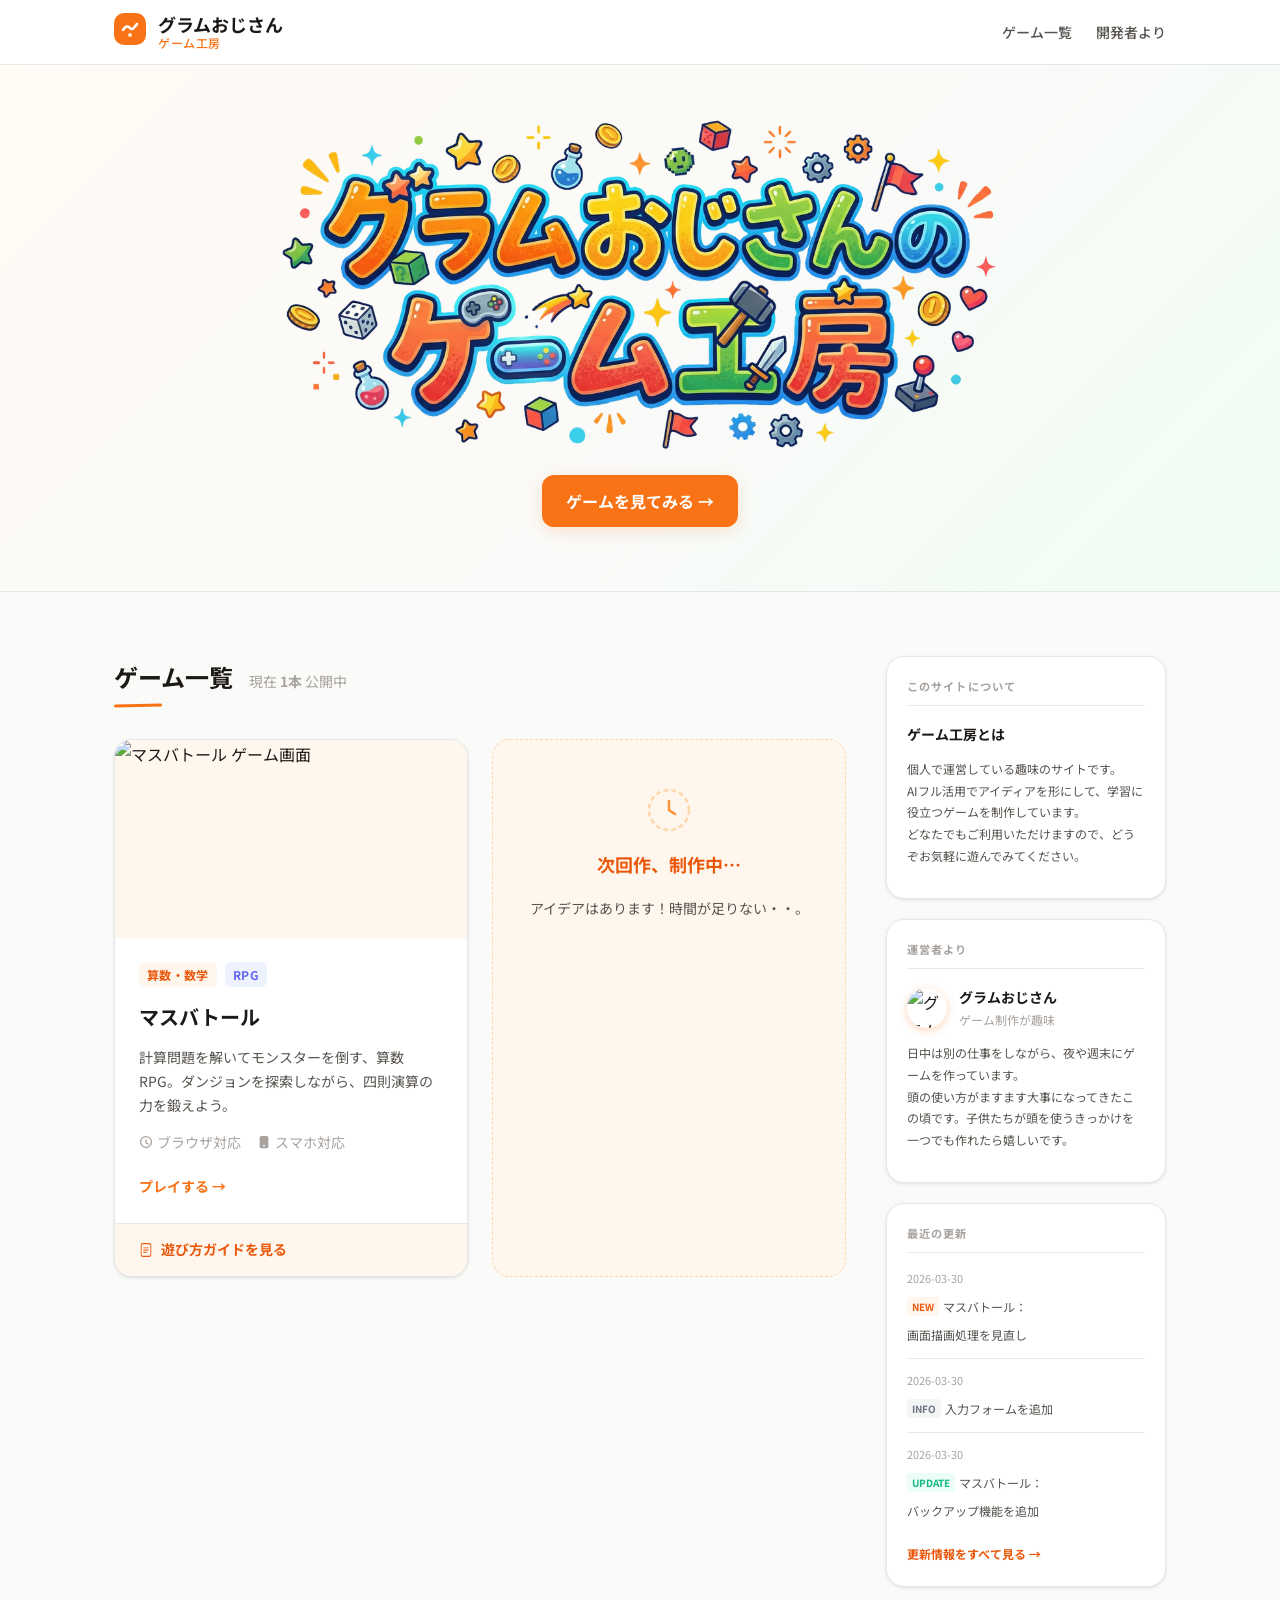
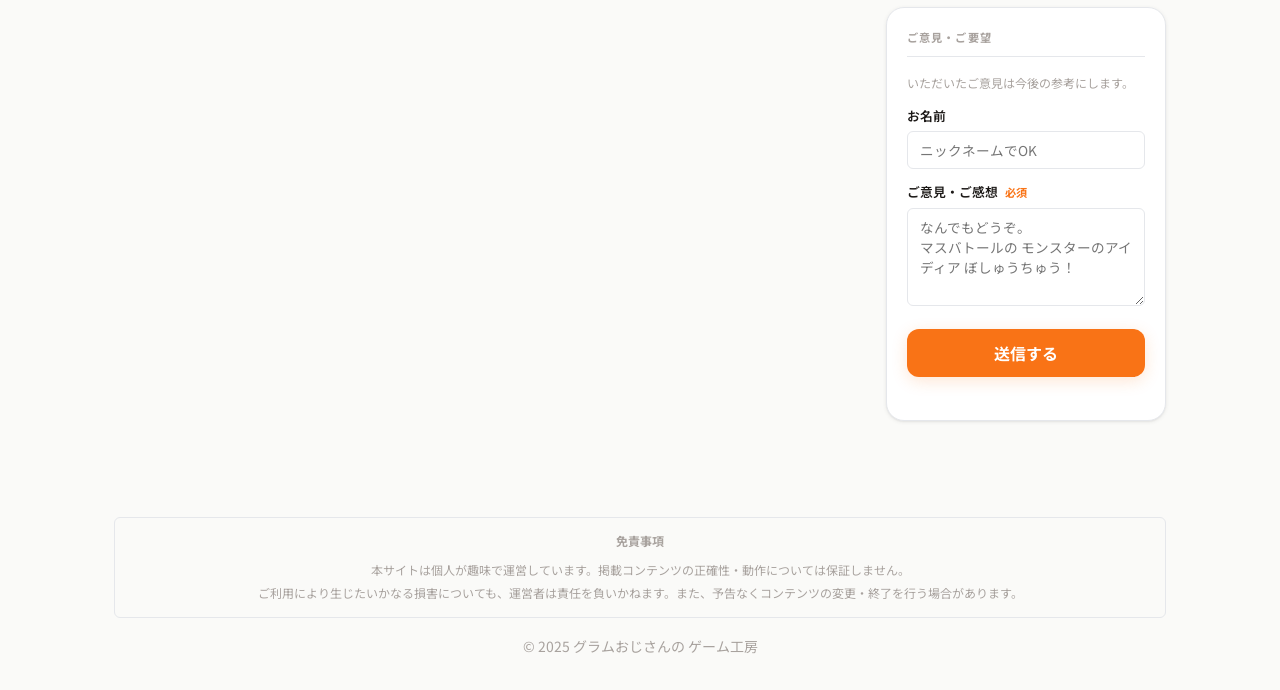
==== commit 8576fd08: "描画処理を見直し モンスターを追加" ====
--- a/index.html
+++ b/index.html
@@ -1,5 +1,6 @@
 <!DOCTYPE html>
 <html lang="ja">
+
 <head>
   <meta charset="UTF-8">
   <meta name="viewport" content="width=device-width, initial-scale=1.0">
@@ -10,11 +11,30 @@
   <link href="https://fonts.googleapis.com/css2?family=Noto+Sans+JP:wght@400;500;700&display=swap" rel="stylesheet">
   <link rel="stylesheet" href="style.css">
   <style>
-    .disclaimer { margin-bottom: 1rem; padding: 0.75rem 1rem; border: 1px solid #e5e7eb; border-radius: 6px; }
-    .disclaimer__title { font-size: 0.75rem !important; font-weight: 700; color: #a8a29e !important; text-align: center !important; margin-bottom: 0.5rem; }
-    .disclaimer__body { font-size: 0.75rem !important; color: #a8a29e !important; line-height: 1.9; text-align: center !important; }
+    .disclaimer {
+      margin-bottom: 1rem;
+      padding: 0.75rem 1rem;
+      border: 1px solid #e5e7eb;
+      border-radius: 6px;
+    }
+
+    .disclaimer__title {
+      font-size: 0.75rem !important;
+      font-weight: 700;
+      color: #a8a29e !important;
+      text-align: center !important;
+      margin-bottom: 0.5rem;
+    }
+
+    .disclaimer__body {
+      font-size: 0.75rem !important;
+      color: #a8a29e !important;
+      line-height: 1.9;
+      text-align: center !important;
+    }
   </style>
 </head>
+
 <body>
 
   <!-- ヘッダー -->
@@ -24,9 +44,10 @@
         <a href="/" class="site-logo" aria-label="Gramhark ゲーム工房 トップページ">
           <span class="logo-icon" aria-hidden="true">
             <svg width="32" height="32" viewBox="0 0 32 32" fill="none" xmlns="http://www.w3.org/2000/svg">
-              <rect width="32" height="32" rx="10" fill="#f97316"/>
-              <path d="M9 17 C11 14, 13 12, 16 15 C19 18, 21 13, 23 11" stroke="white" stroke-width="2.5" stroke-linecap="round" stroke-linejoin="round" fill="none"/>
-              <circle cx="16" cy="22" r="2" fill="white" opacity="0.8"/>
+              <rect width="32" height="32" rx="10" fill="#f97316" />
+              <path d="M9 17 C11 14, 13 12, 16 15 C19 18, 21 13, 23 11" stroke="white" stroke-width="2.5"
+                stroke-linecap="round" stroke-linejoin="round" fill="none" />
+              <circle cx="16" cy="22" r="2" fill="white" opacity="0.8" />
             </svg>
           </span>
           <div class="logo-text-group">
@@ -46,16 +67,7 @@
     <!-- ヒーローセクション -->
     <section class="hero">
       <div class="container">
-        <img
-          src="./Title.webp"
-          alt="グラムおじさんのゲーム工房"
-          class="hero-title-image"
-          width="900"
-          height="400"
-        >
-        <p class="hero-description">
-          ゲームで遊んで、頭を使おう！
-        </p>
+        <img src="./Title.webp" alt="グラムおじさんのゲーム工房" class="hero-title-image" width="900" height="400">
         <a href="#games" class="btn btn-primary">ゲームを見てみる →</a>
       </div>
     </section>
@@ -78,14 +90,8 @@
               <li class="game-card">
                 <a href="./MathBattler/" class="game-card__link" aria-label="マスバトール をプレイする">
                   <div class="game-card__thumbnail">
-                    <img
-                      src="./MathBattler/assets/image/UI/title.webp"
-                      alt="マスバトール ゲーム画面"
-                      loading="lazy"
-                      width="400"
-                      height="225"
-                    >
-                    <span class="game-card__badge">無料プレイ</span>
+                    <img src="./MathBattler/assets/image/UI/title.webp" alt="マスバトール ゲーム画面" loading="lazy" width="400"
+                      height="225">
                   </div>
                   <div class="game-card__body">
                     <div class="game-card__tags" aria-label="ジャンル">
@@ -98,11 +104,17 @@
                     </p>
                     <div class="game-card__meta">
                       <span class="meta-item">
-                        <svg class="meta-icon" viewBox="0 0 16 16" aria-hidden="true"><path d="M8 1a7 7 0 1 0 0 14A7 7 0 0 0 8 1zm0 1.5a5.5 5.5 0 1 1 0 11 5.5 5.5 0 0 1 0-11zm.75 2.5h-1.5v4.25l3.5 2.1.75-1.24-2.75-1.65V5z"/></svg>
+                        <svg class="meta-icon" viewBox="0 0 16 16" aria-hidden="true">
+                          <path
+                            d="M8 1a7 7 0 1 0 0 14A7 7 0 0 0 8 1zm0 1.5a5.5 5.5 0 1 1 0 11 5.5 5.5 0 0 1 0-11zm.75 2.5h-1.5v4.25l3.5 2.1.75-1.24-2.75-1.65V5z" />
+                        </svg>
                         ブラウザ対応
                       </span>
                       <span class="meta-item">
-                        <svg class="meta-icon" viewBox="0 0 16 16" aria-hidden="true"><path d="M11 1H5a2 2 0 0 0-2 2v10a2 2 0 0 0 2 2h6a2 2 0 0 0 2-2V3a2 2 0 0 0-2-2zm-3 12a1 1 0 1 1 0-2 1 1 0 0 1 0 2z"/></svg>
+                        <svg class="meta-icon" viewBox="0 0 16 16" aria-hidden="true">
+                          <path
+                            d="M11 1H5a2 2 0 0 0-2 2v10a2 2 0 0 0 2 2h6a2 2 0 0 0 2-2V3a2 2 0 0 0-2-2zm-3 12a1 1 0 1 1 0-2 1 1 0 0 1 0 2z" />
+                        </svg>
                         スマホ対応
                       </span>
                     </div>
@@ -111,7 +123,10 @@
                 </a>
                 <div class="game-card__footer">
                   <a href="./MathBattler/manual.html" class="game-card__manual-link" aria-label="マスバトール 遊び方ガイドを見る">
-                    <svg class="meta-icon" viewBox="0 0 16 16" aria-hidden="true" fill="currentColor"><path d="M2 2.5A2.5 2.5 0 0 1 4.5 0h7A2.5 2.5 0 0 1 14 2.5v11a2.5 2.5 0 0 1-2.5 2.5h-7A2.5 2.5 0 0 1 2 13.5V2.5zm2.5-1A1.5 1.5 0 0 0 3 3v10a1.5 1.5 0 0 0 1.5 1.5h7A1.5 1.5 0 0 0 13 13V3a1.5 1.5 0 0 0-1.5-1.5h-7zM5 5h6v1H5V5zm0 2.5h6v1H5v-1zM5 10h4v1H5v-1z"/></svg>
+                    <svg class="meta-icon" viewBox="0 0 16 16" aria-hidden="true" fill="currentColor">
+                      <path
+                        d="M2 2.5A2.5 2.5 0 0 1 4.5 0h7A2.5 2.5 0 0 1 14 2.5v11a2.5 2.5 0 0 1-2.5 2.5h-7A2.5 2.5 0 0 1 2 13.5V2.5zm2.5-1A1.5 1.5 0 0 0 3 3v10a1.5 1.5 0 0 0 1.5 1.5h7A1.5 1.5 0 0 0 13 13V3a1.5 1.5 0 0 0-1.5-1.5h-7zM5 5h6v1H5V5zm0 2.5h6v1H5v-1zM5 10h4v1H5v-1z" />
+                    </svg>
                     遊び方ガイドを見る
                   </a>
                 </div>
@@ -122,8 +137,8 @@
                 <div class="game-card__body">
                   <div class="game-card__coming-icon" aria-hidden="true">
                     <svg width="44" height="44" viewBox="0 0 44 44" fill="none">
-                      <circle cx="22" cy="22" r="20" stroke="#fed7aa" stroke-width="2.5" stroke-dasharray="5 3"/>
-                      <path d="M22 13v9l6 4" stroke="#fb923c" stroke-width="2.5" stroke-linecap="round"/>
+                      <circle cx="22" cy="22" r="20" stroke="#fed7aa" stroke-width="2.5" stroke-dasharray="5 3" />
+                      <path d="M22 13v9l6 4" stroke="#fb923c" stroke-width="2.5" stroke-linecap="round" />
                     </svg>
                   </div>
                   <h3 class="game-card__title">次回作、制作中…</h3>
@@ -138,17 +153,30 @@
         <!-- サイドバー -->
         <aside class="page-sidebar" id="about" aria-label="サイト情報">
 
+          <!-- サイト説明 -->
+          <div class="sidebar-widget">
+            <p class="sidebar-widget__title">このサイトについて</p>
+            <div class="sidebar-dev__header">
+              <div>
+                <p class="sidebar-dev__name">ゲーム工房とは</p>
+              </div>
+            </div>
+            <p class="sidebar-dev__bio">
+              個人で運営している趣味のサイトです。<br>AIフル活用でアイディアを形にして、学習に役立つゲームを制作しています。<br>どなたでもご利用いただけますので、どうぞお気軽に遊んでみてください。</p>
+          </div>
+
           <!-- 開発者ウィジェット -->
           <div class="sidebar-widget">
-            <p class="sidebar-widget__title">開発者より</p>
+            <p class="sidebar-widget__title">運営者より</p>
             <div class="sidebar-dev__header">
               <img src="./icon.webp" alt="グラムおじさん" class="sidebar-dev__avatar">
               <div>
                 <p class="sidebar-dev__name">グラムおじさん</p>
-                <p class="sidebar-dev__role">個人開発者</p>
+                <p class="sidebar-dev__role">ゲーム制作が趣味</p>
               </div>
             </div>
-            <p class="sidebar-dev__bio">日中は別の仕事をしながら、夜や週末にゲームを作っています。ゲームで遊んで、頭を使うきっかけを一つでも作れたら嬉しいです。</p>
+            <p class="sidebar-dev__bio">
+              日中は別の仕事をしながら、夜や週末にゲームを作っています。<br>頭の使い方がますます大事になってきたこの頃です。子供たちが頭を使うきっかけを一つでも作れたら嬉しいです。</p>
           </div>
 
           <!-- 最近の更新 -->
@@ -157,47 +185,42 @@
             <ul class="update-list">
               <li class="update-item">
                 <span class="update-item__date">2026-03-30</span>
-                <span class="update-item__badge update-item__badge--update">UPDATE</span><span class="update-item__text">バックアップ機能を追加</span>
+                <span class="update-item__badge update-item__badge--new">NEW</span><span
+                  class="update-item__text">マスバトール：<br>画面描画処理を見直し</span>
               </li>
               <li class="update-item">
                 <span class="update-item__date">2026-03-30</span>
-                <span class="update-item__badge update-item__badge--new">NEW</span><span class="update-item__text">遊び方ガイドページを追加</span>
+                <span class="update-item__badge update-item__badge--info">INFO</span><span
+                  class="update-item__text">入力フォームを追加</span>
               </li>
               <li class="update-item">
                 <span class="update-item__date">2026-03-30</span>
-                <span class="update-item__badge update-item__badge--info">INFO</span><span class="update-item__text">タイトル画像を更新</span>
-              </li>
-              <li class="update-item">
-                <span class="update-item__date">2026-03-28</span>
-                <span class="update-item__badge update-item__badge--new">NEW</span><span class="update-item__text">ポータルサイト公開</span>
+                <span class="update-item__badge update-item__badge--update">UPDATE</span><span
+                  class="update-item__text">マスバトール：<br>バックアップ機能を追加</span>
               </li>
             </ul>
             <a href="./updates.html" class="sidebar-link">更新情報をすべて見る →</a>
           </div>
 
-          <!-- このサイトについて -->
-          <div class="sidebar-widget">
-            <p class="sidebar-widget__title">このサイトについて</p>
-            <ul class="sidebar-features">
-              <li class="sidebar-feature-item">
-                <span class="sidebar-feature-icon sidebar-feature-icon--orange" aria-hidden="true">
-                  <svg viewBox="0 0 24 24" fill="none" stroke="currentColor" stroke-width="2.5" stroke-linecap="round" stroke-linejoin="round"><polyline points="20 6 9 17 4 12"/></svg>
-                </span>
-                <span><strong>完全無料・課金なし</strong>ブラウザを開くだけ。広告もありません。</span>
-              </li>
-              <li class="sidebar-feature-item">
-                <span class="sidebar-feature-icon sidebar-feature-icon--green" aria-hidden="true">
-                  <svg viewBox="0 0 24 24" fill="none" stroke="currentColor" stroke-width="2.5" stroke-linecap="round" stroke-linejoin="round"><rect x="5" y="2" width="14" height="20" rx="2"/><line x1="12" y1="18" x2="12.01" y2="18"/></svg>
-                </span>
-                <span><strong>マルチデバイス対応</strong>PC・スマホ・タブレットで遊べます。</span>
-              </li>
-              <li class="sidebar-feature-item">
-                <span class="sidebar-feature-icon sidebar-feature-icon--blue" aria-hidden="true">
-                  <svg viewBox="0 0 24 24" fill="none" stroke="currentColor" stroke-width="2.5" stroke-linecap="round" stroke-linejoin="round"><path d="M12 22s8-4 8-10V5l-8-3-8 3v7c0 6 8 10 8 10z"/></svg>
-                </span>
-                <span><strong>個人情報の取得なし</strong>お子さんに安心して渡せます。</span>
-              </li>
-            </ul>
+          <!-- ご意見・ご要望 -->
+          <div class="sidebar-widget">
+            <p class="sidebar-widget__title">ご意見・ご要望</p>
+            <p class="contact-form__note">いただいたご意見は今後の参考にします。</p>
+            <form id="contactForm" class="contact-form" novalidate>
+              <div class="contact-form__field">
+                <label for="contactName" class="contact-form__label">お名前</label>
+                <input type="text" id="contactName" name="name" class="contact-form__input" placeholder="ニックネームでOK"
+                  maxlength="50">
+              </div>
+              <div class="contact-form__field">
+                <label for="contactMessage" class="contact-form__label">ご意見・ご感想 <span
+                    class="contact-form__required">必須</span></label>
+                <textarea id="contactMessage" name="message" class="contact-form__textarea"
+                  placeholder="なんでもどうぞ。&#10;マスバトールの モンスターのアイディア ぼしゅうちゅう！" rows="4" maxlength="1000" required></textarea>
+              </div>
+              <button type="submit" class="contact-form__submit btn btn-primary">送信する</button>
+              <p id="contactStatus" class="contact-form__status" aria-live="polite"></p>
+            </form>
           </div>
 
         </aside>
@@ -220,5 +243,47 @@
     </div>
   </footer>
 
+  <script>
+    const APPS_SCRIPT_URL = 'https://script.google.com/macros/s/AKfycbziDH1zsPxr6wWaqqXhCknY28IbYsNo3tGsRkliEOTKn2NSBKEBW5jUoRVAeFHSg_ZB/exec';
+
+    document.getElementById('contactForm').addEventListener('submit', function (e) {
+      e.preventDefault();
+      const name = document.getElementById('contactName').value.trim();
+      const message = document.getElementById('contactMessage').value.trim();
+      const status = document.getElementById('contactStatus');
+
+      if (!message) {
+        status.textContent = 'ご意見・ご感想を入力してください。';
+        status.className = 'contact-form__status contact-form__status--error';
+        return;
+      }
+
+      const submitBtn = this.querySelector('.contact-form__submit');
+      submitBtn.disabled = true;
+      submitBtn.textContent = '送信中…';
+      status.textContent = '';
+      status.className = 'contact-form__status';
+
+      const formData = new URLSearchParams();
+      formData.append('name', name || '(匿名)');
+      formData.append('message', message);
+
+      fetch(APPS_SCRIPT_URL, { method: 'POST', mode: 'no-cors', body: formData })
+        .then(() => {
+          status.textContent = '送信しました！ありがとうございます。';
+          status.className = 'contact-form__status contact-form__status--success';
+          document.getElementById('contactForm').reset();
+        })
+        .catch(() => {
+          status.textContent = '送信に失敗しました。しばらくしてからお試しください。';
+          status.className = 'contact-form__status contact-form__status--error';
+        })
+        .finally(() => {
+          submitBtn.disabled = false;
+          submitBtn.textContent = '送信する';
+        });
+    });
+  </script>
 </body>
-</html>
+
+</html>
--- a/style.css
+++ b/style.css
@@ -107,6 +107,7 @@
 .btn {
   display: inline-flex;
   align-items: center;
+  justify-content: center;
   gap: var(--space-2);
   padding: var(--space-3) var(--space-6);
   border-radius: var(--radius-md);
@@ -1038,4 +1039,114 @@
   .dev-card__footer {
     gap: var(--space-2);
   }
-}
+
+  /* タイムライン：縦並びに切り替え */
+  .timeline-item {
+    grid-template-columns: 1fr;
+    gap: var(--space-1);
+    padding-bottom: var(--space-6);
+  }
+
+  .timeline-item::before {
+    display: none;
+  }
+
+  .timeline-item__date {
+    text-align: left;
+    padding-top: 0;
+    font-size: var(--text-xs);
+  }
+
+  .timeline-item__body {
+    padding-left: var(--space-4);
+    border-left: 2px solid var(--color-border);
+  }
+
+  .timeline-item__body::before {
+    left: -6px;
+    top: 6px;
+    width: 8px;
+    height: 8px;
+  }
+
+  /* サイドバーウィジェット調整 */
+  .sidebar-widget {
+    padding: var(--space-4);
+  }
+
+  .updates-hero__title {
+    font-size: var(--text-2xl);
+  }
+}
+
+/* ---------- お問い合わせフォーム ---------- */
+.contact-form__note {
+  font-size: 0.75rem;
+  color: var(--color-text-muted);
+  margin-bottom: var(--space-3);
+  line-height: 1.7;
+}
+
+.contact-form__field {
+  margin-bottom: var(--space-3);
+}
+
+.contact-form__label {
+  display: block;
+  font-size: 0.8rem;
+  font-weight: 600;
+  color: var(--color-text-primary);
+  margin-bottom: var(--space-1);
+}
+
+.contact-form__required {
+  font-size: 0.7rem;
+  color: var(--color-orange);
+  font-weight: 700;
+  margin-left: 0.25rem;
+}
+
+.contact-form__input,
+.contact-form__textarea {
+  width: 100%;
+  padding: 0.5rem 0.75rem;
+  border: 1px solid var(--color-border);
+  border-radius: 6px;
+  font-size: 0.85rem;
+  font-family: inherit;
+  color: var(--color-text-primary);
+  background: var(--color-surface);
+  transition: border-color 0.15s, box-shadow 0.15s;
+  resize: vertical;
+}
+
+.contact-form__input:focus,
+.contact-form__textarea:focus {
+  outline: none;
+  border-color: var(--color-orange);
+  box-shadow: 0 0 0 3px rgba(249, 115, 22, 0.15);
+}
+
+.contact-form__submit {
+  width: 100%;
+  margin-top: var(--space-1);
+}
+
+.contact-form__submit:disabled {
+  opacity: 0.6;
+  cursor: not-allowed;
+}
+
+.contact-form__status {
+  margin-top: var(--space-2);
+  font-size: 0.8rem;
+  min-height: 1.2em;
+}
+
+.contact-form__status--success {
+  color: #16a34a;
+}
+
+.contact-form__status--error {
+  color: #dc2626;
+}
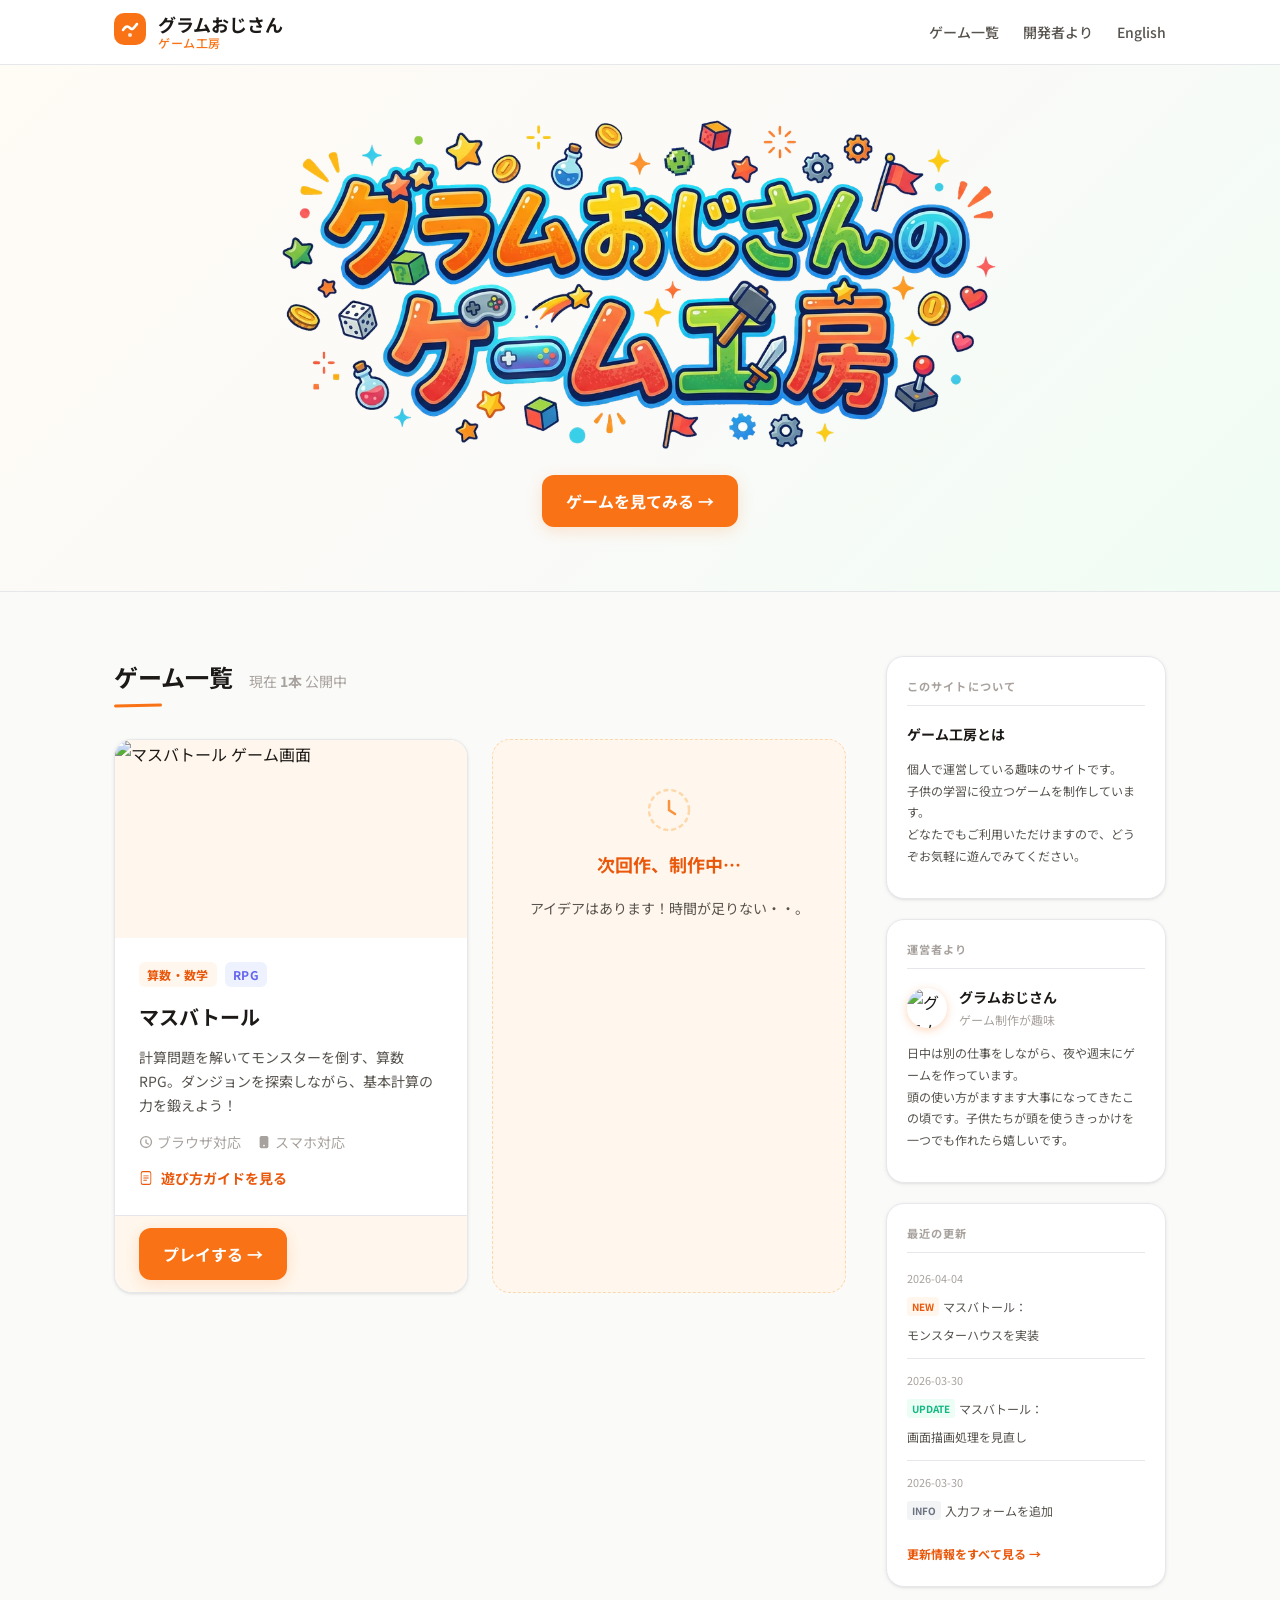
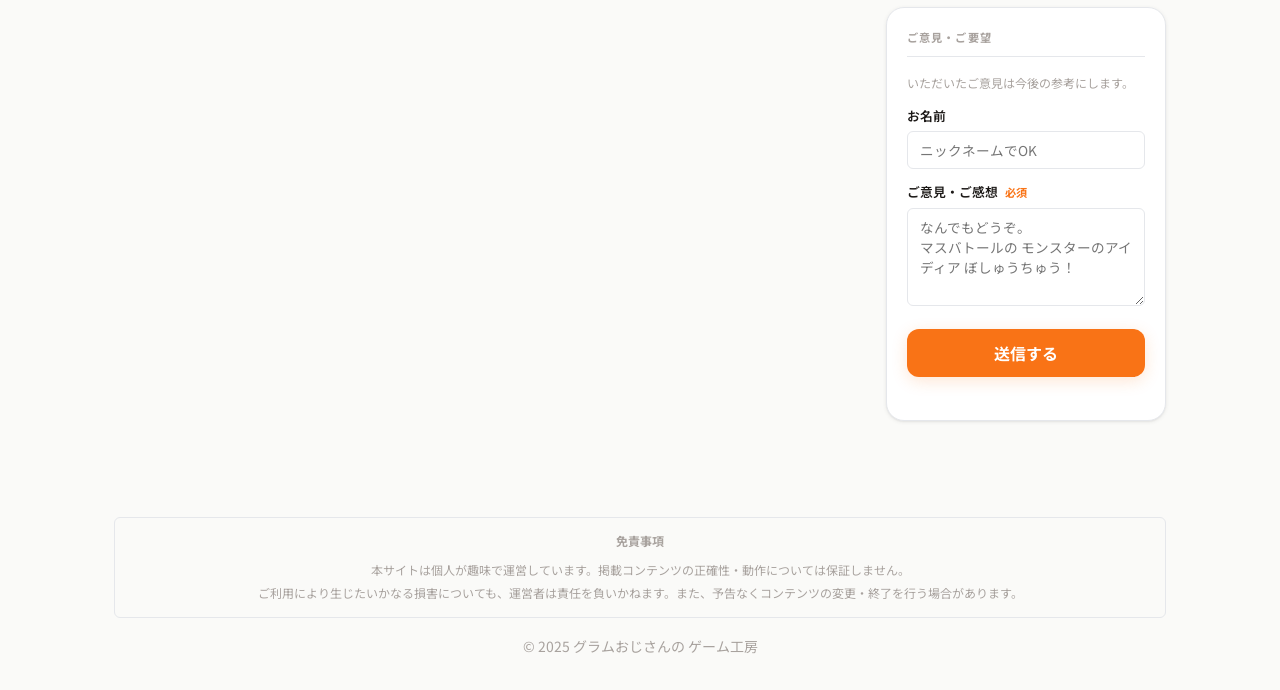
==== commit 8c6cd574: "更新履歴を追加" ====
--- a/index.html
+++ b/index.html
@@ -5,7 +5,7 @@
   <meta charset="UTF-8">
   <meta name="viewport" content="width=device-width, initial-scale=1.0">
   <title>グラムおじさんの ゲーム工房</title>
-  <meta name="description" content="勉強が好きになるきっかけを作りたい。おじさんが夜な夜な作る、学べるゲームの工房。">
+  <meta name="description" content="頭を使うきっかけを作りたい。おじさんが夜な夜な作る、学べるゲームの工房。">
   <link rel="preconnect" href="https://fonts.googleapis.com">
   <link rel="preconnect" href="https://fonts.gstatic.com" crossorigin>
   <link href="https://fonts.googleapis.com/css2?family=Noto+Sans+JP:wght@400;500;700&display=swap" rel="stylesheet">
@@ -41,7 +41,7 @@
   <header class="site-header">
     <div class="container">
       <div class="header-inner">
-        <a href="/" class="site-logo" aria-label="Gramhark ゲーム工房 トップページ">
+        <a href="/" class="site-logo" aria-label="グラムおじさん ゲーム工房 トップページ">
           <span class="logo-icon" aria-hidden="true">
             <svg width="32" height="32" viewBox="0 0 32 32" fill="none" xmlns="http://www.w3.org/2000/svg">
               <rect width="32" height="32" rx="10" fill="#f97316" />
@@ -58,6 +58,7 @@
         <nav class="site-nav" aria-label="サイトナビゲーション">
           <a href="#games" class="nav-link">ゲーム一覧</a>
           <a href="#about" class="nav-link">開発者より</a>
+          <a href="./index_en.html" class="nav-link">English</a>
         </nav>
       </div>
     </div>
@@ -88,46 +89,46 @@
 
               <!-- MathBattler カード -->
               <li class="game-card">
-                <a href="./MathBattler/" class="game-card__link" aria-label="マスバトール をプレイする">
-                  <div class="game-card__thumbnail">
-                    <img src="./MathBattler/assets/image/UI/title.webp" alt="マスバトール ゲーム画面" loading="lazy" width="400"
-                      height="225">
+                <div class="game-card__thumbnail">
+                  <img src="./MathBattler/assets/image/UI/title.webp" alt="マスバトール ゲーム画面" loading="lazy" width="400"
+                    height="225">
+                </div>
+                <div class="game-card__body">
+                  <div class="game-card__tags" aria-label="ジャンル">
+                    <span class="tag tag--math">算数・数学</span>
+                    <span class="tag tag--rpg">RPG</span>
                   </div>
-                  <div class="game-card__body">
-                    <div class="game-card__tags" aria-label="ジャンル">
-                      <span class="tag tag--math">算数・数学</span>
-                      <span class="tag tag--rpg">RPG</span>
-                    </div>
-                    <h3 class="game-card__title">マスバトール</h3>
-                    <p class="game-card__description">
-                      計算問題を解いてモンスターを倒す、算数RPG。ダンジョンを探索しながら、四則演算の力を鍛えよう。
-                    </p>
-                    <div class="game-card__meta">
-                      <span class="meta-item">
-                        <svg class="meta-icon" viewBox="0 0 16 16" aria-hidden="true">
-                          <path
-                            d="M8 1a7 7 0 1 0 0 14A7 7 0 0 0 8 1zm0 1.5a5.5 5.5 0 1 1 0 11 5.5 5.5 0 0 1 0-11zm.75 2.5h-1.5v4.25l3.5 2.1.75-1.24-2.75-1.65V5z" />
-                        </svg>
-                        ブラウザ対応
-                      </span>
-                      <span class="meta-item">
-                        <svg class="meta-icon" viewBox="0 0 16 16" aria-hidden="true">
-                          <path
-                            d="M11 1H5a2 2 0 0 0-2 2v10a2 2 0 0 0 2 2h6a2 2 0 0 0 2-2V3a2 2 0 0 0-2-2zm-3 12a1 1 0 1 1 0-2 1 1 0 0 1 0 2z" />
-                        </svg>
-                        スマホ対応
-                      </span>
-                    </div>
-                    <span class="game-card__cta" aria-hidden="true">プレイする →</span>
+                  <h3 class="game-card__title">マスバトール</h3>
+                  <p class="game-card__description">
+                    計算問題を解いてモンスターを倒す、算数RPG。ダンジョンを探索しながら、基本計算の力を鍛えよう！
+                  </p>
+                  <div class="game-card__meta">
+                    <span class="meta-item">
+                      <svg class="meta-icon" viewBox="0 0 16 16" aria-hidden="true">
+                        <path
+                          d="M8 1a7 7 0 1 0 0 14A7 7 0 0 0 8 1zm0 1.5a5.5 5.5 0 1 1 0 11 5.5 5.5 0 0 1 0-11zm.75 2.5h-1.5v4.25l3.5 2.1.75-1.24-2.75-1.65V5z" />
+                      </svg>
+                      ブラウザ対応
+                    </span>
+                    <span class="meta-item">
+                      <svg class="meta-icon" viewBox="0 0 16 16" aria-hidden="true">
+                        <path
+                          d="M11 1H5a2 2 0 0 0-2 2v10a2 2 0 0 0 2 2h6a2 2 0 0 0 2-2V3a2 2 0 0 0-2-2zm-3 12a1 1 0 1 1 0-2 1 1 0 0 1 0 2z" />
+                      </svg>
+                      スマホ対応
+                    </span>
                   </div>
-                </a>
-                <div class="game-card__footer">
                   <a href="./MathBattler/manual.html" class="game-card__manual-link" aria-label="マスバトール 遊び方ガイドを見る">
                     <svg class="meta-icon" viewBox="0 0 16 16" aria-hidden="true" fill="currentColor">
                       <path
                         d="M2 2.5A2.5 2.5 0 0 1 4.5 0h7A2.5 2.5 0 0 1 14 2.5v11a2.5 2.5 0 0 1-2.5 2.5h-7A2.5 2.5 0 0 1 2 13.5V2.5zm2.5-1A1.5 1.5 0 0 0 3 3v10a1.5 1.5 0 0 0 1.5 1.5h7A1.5 1.5 0 0 0 13 13V3a1.5 1.5 0 0 0-1.5-1.5h-7zM5 5h6v1H5V5zm0 2.5h6v1H5v-1zM5 10h4v1H5v-1z" />
                     </svg>
                     遊び方ガイドを見る
+                  </a>
+                </div>
+                <div class="game-card__footer">
+                  <a href="./MathBattler/" class="btn btn-primary game-card__play-btn" aria-label="マスバトール をプレイする">
+                    プレイする →
                   </a>
                 </div>
               </li>
@@ -162,7 +163,7 @@
               </div>
             </div>
             <p class="sidebar-dev__bio">
-              個人で運営している趣味のサイトです。<br>AIフル活用でアイディアを形にして、学習に役立つゲームを制作しています。<br>どなたでもご利用いただけますので、どうぞお気軽に遊んでみてください。</p>
+              個人で運営している趣味のサイトです。<br>子供の学習に役立つゲームを制作しています。<br>どなたでもご利用いただけますので、どうぞお気軽に遊んでみてください。</p>
           </div>
 
           <!-- 開発者ウィジェット -->
@@ -184,19 +185,19 @@
             <p class="sidebar-widget__title">最近の更新</p>
             <ul class="update-list">
               <li class="update-item">
+                <span class="update-item__date">2026-04-04</span>
+                <span class="update-item__badge update-item__badge--new">NEW</span><span
+                  class="update-item__text">マスバトール：<br>モンスターハウスを実装</span>
+              </li>
+              <li class="update-item">
                 <span class="update-item__date">2026-03-30</span>
-                <span class="update-item__badge update-item__badge--new">NEW</span><span
+                <span class="update-item__badge update-item__badge--update">UPDATE</span><span
                   class="update-item__text">マスバトール：<br>画面描画処理を見直し</span>
               </li>
               <li class="update-item">
                 <span class="update-item__date">2026-03-30</span>
                 <span class="update-item__badge update-item__badge--info">INFO</span><span
                   class="update-item__text">入力フォームを追加</span>
-              </li>
-              <li class="update-item">
-                <span class="update-item__date">2026-03-30</span>
-                <span class="update-item__badge update-item__badge--update">UPDATE</span><span
-                  class="update-item__text">マスバトール：<br>バックアップ機能を追加</span>
               </li>
             </ul>
             <a href="./updates.html" class="sidebar-link">更新情報をすべて見る →</a>
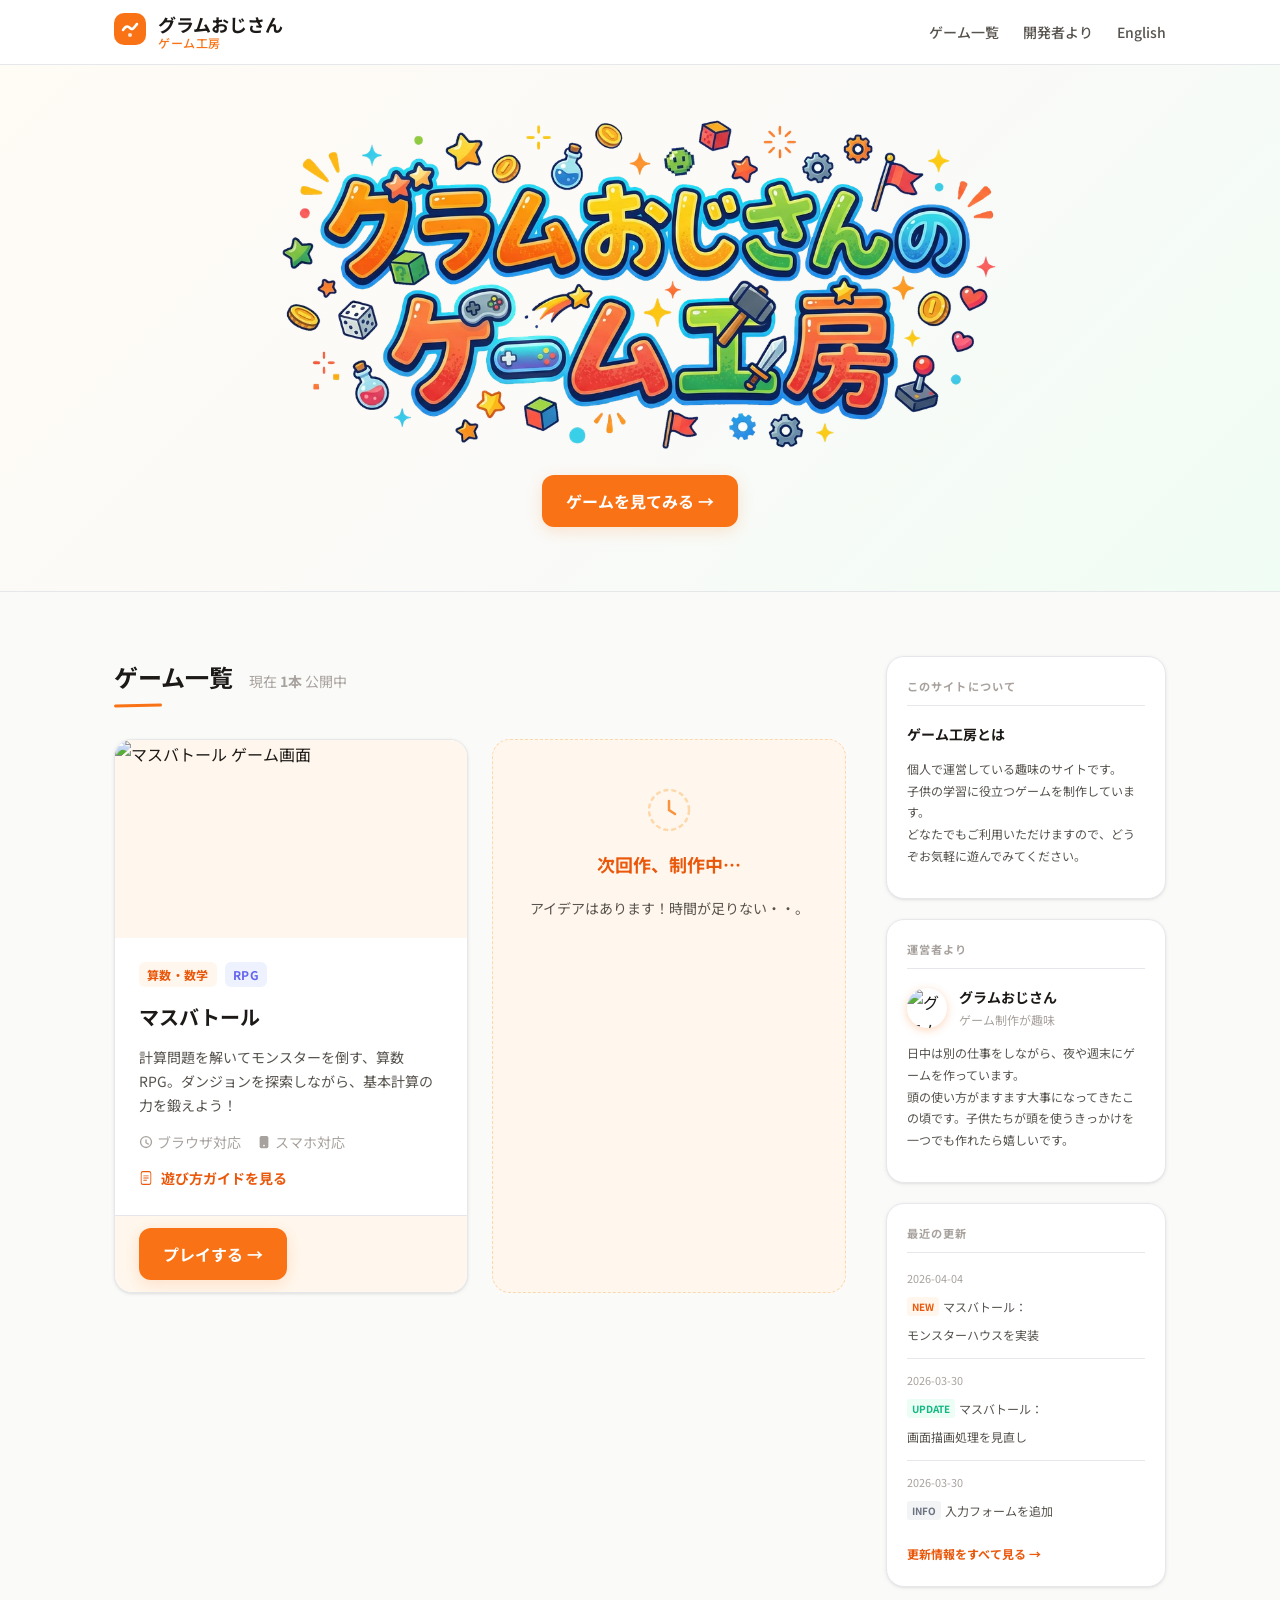
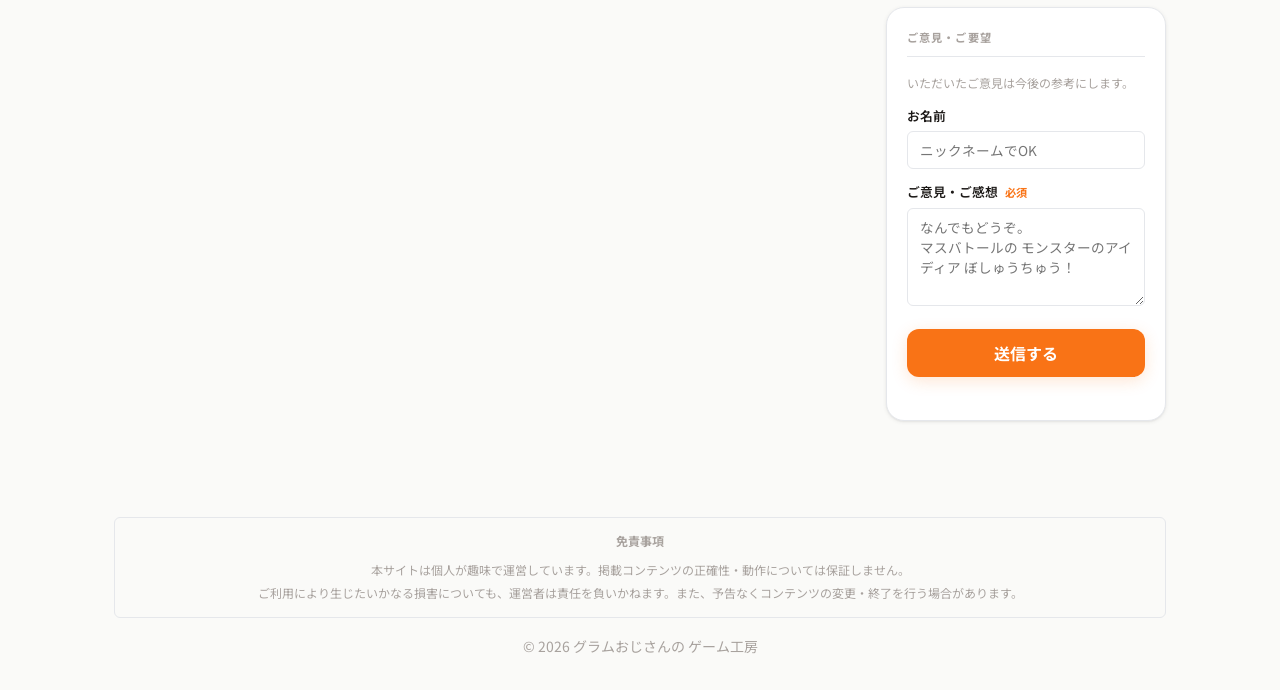
==== commit c33e63eb: "チュートリアル説明を追加" ====
--- a/index.html
+++ b/index.html
@@ -240,7 +240,7 @@
           ご利用により生じたいかなる損害についても、運営者は責任を負いかねます。また、予告なくコンテンツの変更・終了を行う場合があります。
         </p>
       </div>
-      <p class="footer-copy">&copy; 2025 グラムおじさんの ゲーム工房</p>
+      <p class="footer-copy">&copy; 2026 グラムおじさんの ゲーム工房</p>
     </div>
   </footer>
 
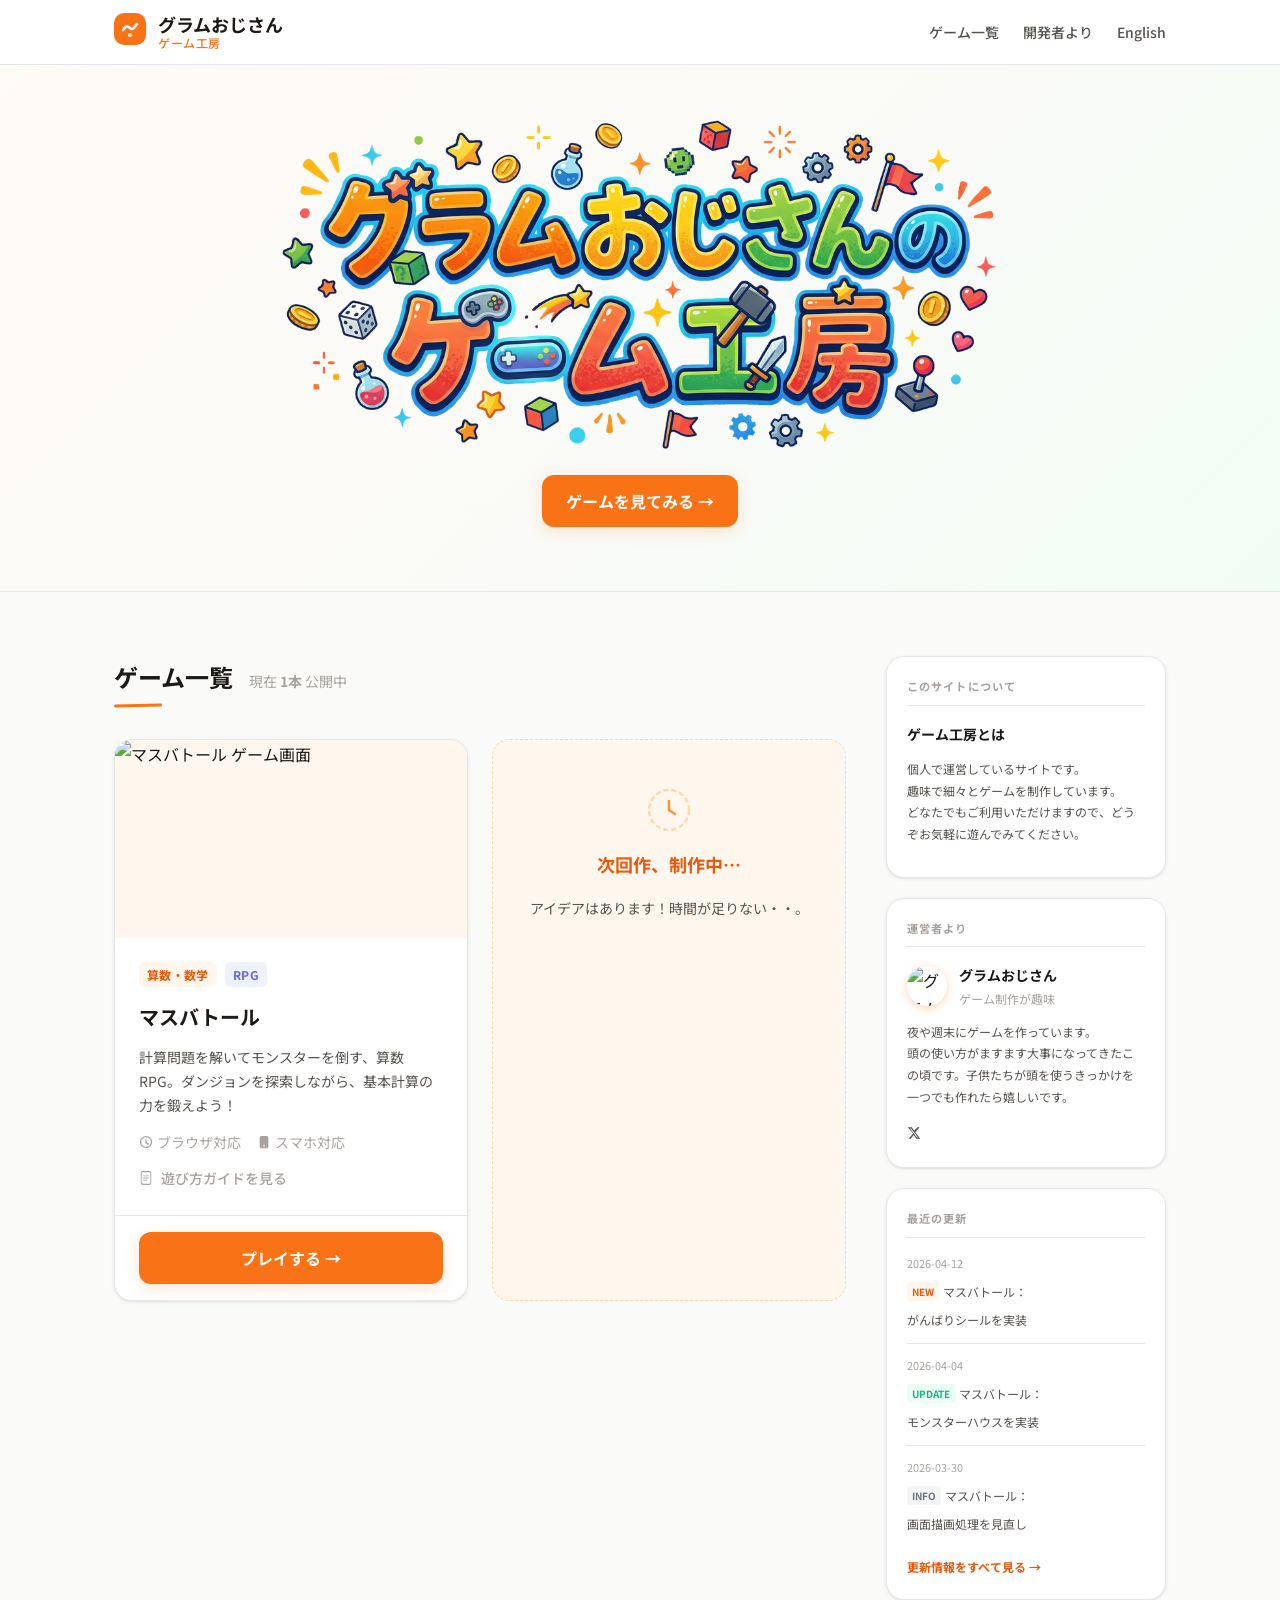
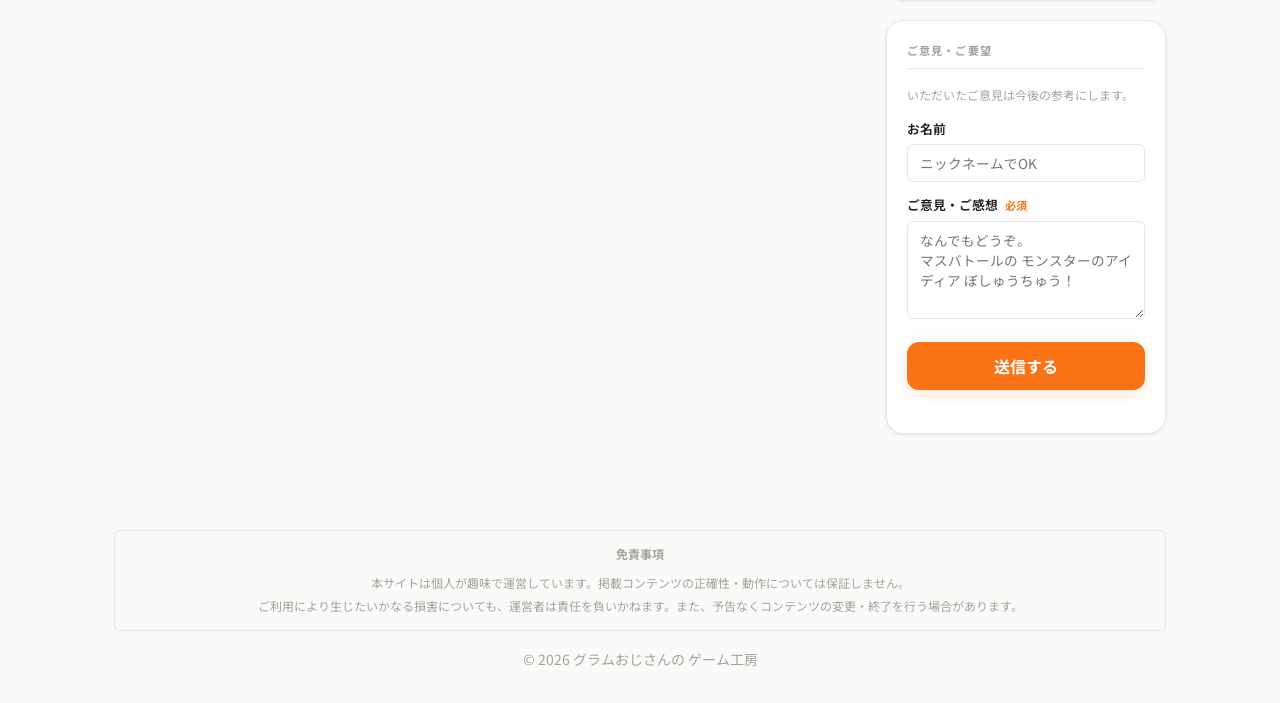
==== commit 3c79cab6: "がんばりシールを実装" ====
--- a/index.html
+++ b/index.html
@@ -90,7 +90,7 @@
               <!-- MathBattler カード -->
               <li class="game-card">
                 <div class="game-card__thumbnail">
-                  <img src="./MathBattler/assets/image/UI/title.webp" alt="マスバトール ゲーム画面" loading="lazy" width="400"
+                  <img src="./MathBattler/assets/image/ui/title.webp" alt="マスバトール ゲーム画面" loading="lazy" width="400"
                     height="225">
                 </div>
                 <div class="game-card__body">
@@ -163,7 +163,7 @@
               </div>
             </div>
             <p class="sidebar-dev__bio">
-              個人で運営している趣味のサイトです。<br>子供の学習に役立つゲームを制作しています。<br>どなたでもご利用いただけますので、どうぞお気軽に遊んでみてください。</p>
+              個人で運営しているサイトです。<br>趣味で細々とゲームを制作しています。<br>どなたでもご利用いただけますので、どうぞお気軽に遊んでみてください。</p>
           </div>
 
           <!-- 開発者ウィジェット -->
@@ -177,7 +177,14 @@
               </div>
             </div>
             <p class="sidebar-dev__bio">
-              日中は別の仕事をしながら、夜や週末にゲームを作っています。<br>頭の使い方がますます大事になってきたこの頃です。子供たちが頭を使うきっかけを一つでも作れたら嬉しいです。</p>
+              夜や週末にゲームを作っています。<br>頭の使い方がますます大事になってきたこの頃です。子供たちが頭を使うきっかけを一つでも作れたら嬉しいです。</p>
+            <a href="https://x.com/xxxgramharkxxx" target="_blank" rel="noopener noreferrer"
+              class="sidebar-dev__social-link" aria-label="Xでグラムおじさんをフォローする">
+              <svg class="meta-icon" viewBox="0 0 24 24" aria-hidden="true" fill="currentColor" width="20" height="20">
+                <path
+                  d="M18.244 2.25h3.308l-7.227 8.26 8.502 11.24H16.17l-4.714-6.231-5.401 6.231H2.744l7.73-8.835L1.254 2.25H8.08l4.253 5.622zm-1.161 17.52h1.833L7.084 4.126H5.117z" />
+              </svg>
+            </a>
           </div>
 
           <!-- 最近の更新 -->
@@ -185,19 +192,19 @@
             <p class="sidebar-widget__title">最近の更新</p>
             <ul class="update-list">
               <li class="update-item">
+                <span class="update-item__date">2026-04-12</span>
+                <span class="update-item__badge update-item__badge--new">NEW</span><span
+                  class="update-item__text">マスバトール：<br>がんばりシールを実装</span>
+              </li>
+              <li class="update-item">
                 <span class="update-item__date">2026-04-04</span>
-                <span class="update-item__badge update-item__badge--new">NEW</span><span
+                <span class="update-item__badge update-item__badge--update">UPDATE</span><span
                   class="update-item__text">マスバトール：<br>モンスターハウスを実装</span>
-              </li>
-              <li class="update-item">
-                <span class="update-item__date">2026-03-30</span>
-                <span class="update-item__badge update-item__badge--update">UPDATE</span><span
-                  class="update-item__text">マスバトール：<br>画面描画処理を見直し</span>
               </li>
               <li class="update-item">
                 <span class="update-item__date">2026-03-30</span>
                 <span class="update-item__badge update-item__badge--info">INFO</span><span
-                  class="update-item__text">入力フォームを追加</span>
+                  class="update-item__text">マスバトール：<br>画面描画処理を見直し</span>
               </li>
             </ul>
             <a href="./updates.html" class="sidebar-link">更新情報をすべて見る →</a>
--- a/style.css
+++ b/style.css
@@ -1,10 +1,12 @@
 /* ===================================================
-   Gramhark ゲーム工房 — style.css
+   グラムおじさん ゲーム工房 — style.css
    モダン・クリーン + 個人開発の温かみ
    =================================================== */
 
 /* ---------- リセット & ベース ---------- */
-*, *::before, *::after {
+*,
+*::before,
+*::after {
   box-sizing: border-box;
   margin: 0;
   padding: 0;
@@ -12,47 +14,47 @@
 
 :root {
   /* ベースカラー */
-  --color-bg:          #fafaf8;
-  --color-surface:     #ffffff;
-  --color-border:      #e5e7eb;
+  --color-bg: #fafaf8;
+  --color-surface: #ffffff;
+  --color-border: #e5e7eb;
 
   /* アクセント：オレンジ（メイン） */
-  --color-orange:       #f97316;
+  --color-orange: #f97316;
   --color-orange-light: #fff7ed;
-  --color-orange-mid:   #fed7aa;
-  --color-orange-dark:  #ea580c;
+  --color-orange-mid: #fed7aa;
+  --color-orange-dark: #ea580c;
 
   /* アクセント：アンバー（付箋） */
-  --color-amber:        #f59e0b;
-  --color-amber-light:  #fef9c3;
-  --color-amber-mid:    #fde68a;
+  --color-amber: #f59e0b;
+  --color-amber-light: #fef9c3;
+  --color-amber-mid: #fde68a;
 
   /* サブカラー */
-  --color-blue:        #3b82f6;
-  --color-blue-light:  #eff6ff;
-  --color-blue-dark:   #2563eb;
-
-  --color-green:       #10b981;
+  --color-blue: #3b82f6;
+  --color-blue-light: #eff6ff;
+  --color-blue-dark: #2563eb;
+
+  --color-green: #10b981;
   --color-green-light: #ecfdf5;
 
-  --color-indigo:      #6366f1;
-  --color-indigo-light:#eef2ff;
+  --color-indigo: #6366f1;
+  --color-indigo-light: #eef2ff;
 
   /* テキスト */
-  --color-text-primary:   #1c1917;
+  --color-text-primary: #1c1917;
   --color-text-secondary: #57534e;
-  --color-text-muted:     #a8a29e;
+  --color-text-muted: #a8a29e;
 
   /* タイポグラフィ */
   --font-base: 'Noto Sans JP', 'Hiragino Kaku Gothic ProN', 'Yu Gothic', sans-serif;
-  --text-xs:   0.75rem;
-  --text-sm:   0.875rem;
+  --text-xs: 0.75rem;
+  --text-sm: 0.875rem;
   --text-base: 1rem;
-  --text-lg:   1.125rem;
-  --text-xl:   1.25rem;
-  --text-2xl:  1.5rem;
-  --text-3xl:  1.875rem;
-  --text-4xl:  2.25rem;
+  --text-lg: 1.125rem;
+  --text-xl: 1.25rem;
+  --text-2xl: 1.5rem;
+  --text-3xl: 1.875rem;
+  --text-4xl: 2.25rem;
 
   /* スペーシング */
   --space-1: 0.25rem;
@@ -68,19 +70,21 @@
   --space-20: 5rem;
 
   /* 角丸・影 */
-  --radius-sm:  6px;
-  --radius-md:  12px;
-  --radius-lg:  18px;
-  --radius-xl:  24px;
-  --shadow-sm:  0 1px 4px rgba(0,0,0,.07), 0 1px 2px rgba(0,0,0,.05);
-  --shadow-md:  0 4px 14px rgba(0,0,0,.09), 0 2px 4px rgba(0,0,0,.05);
-  --shadow-lg:  0 12px 32px rgba(0,0,0,.11), 0 4px 8px rgba(0,0,0,.05);
-  --shadow-warm: 0 4px 16px rgba(249,115,22,.18);
-
-  --transition: 200ms cubic-bezier(.4,0,.2,1);
-}
-
-html { scroll-behavior: smooth; }
+  --radius-sm: 6px;
+  --radius-md: 12px;
+  --radius-lg: 18px;
+  --radius-xl: 24px;
+  --shadow-sm: 0 1px 4px rgba(0, 0, 0, .07), 0 1px 2px rgba(0, 0, 0, .05);
+  --shadow-md: 0 4px 14px rgba(0, 0, 0, .09), 0 2px 4px rgba(0, 0, 0, .05);
+  --shadow-lg: 0 12px 32px rgba(0, 0, 0, .11), 0 4px 8px rgba(0, 0, 0, .05);
+  --shadow-warm: 0 4px 16px rgba(249, 115, 22, .18);
+
+  --transition: 200ms cubic-bezier(.4, 0, .2, 1);
+}
+
+html {
+  scroll-behavior: smooth;
+}
 
 body {
   font-family: var(--font-base);
@@ -91,9 +95,19 @@
   -webkit-font-smoothing: antialiased;
 }
 
-img { display: block; max-width: 100%; }
-a { color: var(--color-blue-dark); text-decoration: none; }
-ul[role="list"] { list-style: none; }
+img {
+  display: block;
+  max-width: 100%;
+}
+
+a {
+  color: var(--color-blue-dark);
+  text-decoration: none;
+}
+
+ul[role="list"] {
+  list-style: none;
+}
 
 /* ---------- コンテナ ---------- */
 .container {
@@ -129,7 +143,7 @@
 .btn-primary:focus-visible {
   background-color: var(--color-orange-dark);
   transform: translateY(-2px);
-  box-shadow: 0 6px 20px rgba(249,115,22,.3);
+  box-shadow: 0 6px 20px rgba(249, 115, 22, .3);
 }
 
 /* ---------- セクションタイトル共通 ---------- */
@@ -170,7 +184,7 @@
   position: sticky;
   top: 0;
   z-index: 100;
-  background-color: rgba(255,255,255,.93);
+  background-color: rgba(255, 255, 255, .93);
   backdrop-filter: blur(10px);
   -webkit-backdrop-filter: blur(10px);
   border-bottom: 1px solid var(--color-border);
@@ -322,7 +336,7 @@
   font-size: var(--text-sm);
   font-weight: 700;
   border-radius: 999px;
-  box-shadow: 0 2px 6px rgba(249,115,22,.4);
+  box-shadow: 0 2px 6px rgba(249, 115, 22, .4);
   pointer-events: none;
 }
 
@@ -349,8 +363,15 @@
   letter-spacing: .03em;
 }
 
-.tag--math  { background: var(--color-orange-light); color: var(--color-orange-dark); }
-.tag--rpg   { background: var(--color-indigo-light); color: var(--color-indigo); }
+.tag--math {
+  background: var(--color-orange-light);
+  color: var(--color-orange-dark);
+}
+
+.tag--rpg {
+  background: var(--color-indigo-light);
+  color: var(--color-indigo);
+}
 
 .game-card__title {
   font-size: var(--text-xl);
@@ -392,27 +413,39 @@
   color: var(--color-orange);
 }
 
-/* カードフッター（遊び方リンク） */
+/* カードフッター（プレイボタン） */
 .game-card__footer {
-  padding: var(--space-3) var(--space-6);
+  padding: var(--space-4) var(--space-6);
   border-top: 1px solid var(--color-border);
-  background: var(--color-orange-light);
+  background: #fff;
   position: relative;
   z-index: 1;
 }
 
+.game-card__play-btn {
+  width: 100%;
+  justify-content: center;
+}
+
 .game-card__manual-link {
   display: inline-flex;
   align-items: center;
   gap: var(--space-2);
   font-size: var(--text-sm);
-  font-weight: 700;
-  color: var(--color-orange-dark);
+  font-weight: 500;
+  color: var(--color-text-muted);
+  text-decoration: none;
   transition: color var(--transition);
 }
 
-.game-card__manual-link:hover { color: var(--color-orange); }
-.game-card__manual-link .meta-icon { width: 14px; height: 14px; }
+.game-card__manual-link:hover {
+  color: var(--color-orange);
+}
+
+.game-card__manual-link .meta-icon {
+  width: 14px;
+  height: 14px;
+}
 
 /* Coming soon */
 .game-card--coming-soon {
@@ -429,7 +462,9 @@
   gap: var(--space-4);
 }
 
-.game-card__coming-icon { line-height: 1; }
+.game-card__coming-icon {
+  line-height: 1;
+}
 
 .game-card--coming-soon .game-card__title {
   color: var(--color-orange-dark);
@@ -480,7 +515,7 @@
   border-radius: 50%;
   object-fit: cover;
   flex-shrink: 0;
-  box-shadow: 0 2px 8px rgba(249,115,22,.3);
+  box-shadow: 0 2px 8px rgba(249, 115, 22, .3);
 }
 
 .dev-name {
@@ -541,7 +576,7 @@
   border-radius: 4px 14px 12px 4px;
   padding: var(--space-6) var(--space-6) var(--space-5);
   transform: rotate(-1.5deg);
-  box-shadow: 3px 5px 14px rgba(0,0,0,.1);
+  box-shadow: 3px 5px 14px rgba(0, 0, 0, .1);
   position: relative;
 }
 
@@ -554,9 +589,9 @@
   transform: translateX(-50%);
   width: 48px;
   height: 14px;
-  background: rgba(253,230,138,.85);
+  background: rgba(253, 230, 138, .85);
   border-radius: 3px;
-  box-shadow: 0 1px 3px rgba(0,0,0,.12);
+  box-shadow: 0 1px 3px rgba(0, 0, 0, .12);
 }
 
 .sticky-note__text {
@@ -602,9 +637,20 @@
   height: 20px;
 }
 
-.feature-icon--orange { background: var(--color-orange-light); color: var(--color-orange); }
-.feature-icon--green  { background: var(--color-green-light);  color: var(--color-green); }
-.feature-icon--blue   { background: var(--color-blue-light);   color: var(--color-blue-dark); }
+.feature-icon--orange {
+  background: var(--color-orange-light);
+  color: var(--color-orange);
+}
+
+.feature-icon--green {
+  background: var(--color-green-light);
+  color: var(--color-green);
+}
+
+.feature-icon--blue {
+  background: var(--color-blue-light);
+  color: var(--color-blue-dark);
+}
 
 .feature-item strong {
   display: block;
@@ -677,7 +723,7 @@
   border-radius: 50%;
   object-fit: cover;
   flex-shrink: 0;
-  box-shadow: 0 2px 8px rgba(249,115,22,.3);
+  box-shadow: 0 2px 8px rgba(249, 115, 22, .3);
 }
 
 .sidebar-dev__name {
@@ -696,6 +742,20 @@
   color: var(--color-text-secondary);
   line-height: 1.8;
   margin-bottom: var(--space-3);
+}
+
+.sidebar-dev__social-link {
+  display: inline-flex;
+  align-items: center;
+  gap: var(--space-1);
+  font-size: var(--text-xs);
+  color: var(--color-text-secondary);
+  text-decoration: none;
+  margin-top: calc(var(--space-3) * -1);
+}
+
+.sidebar-dev__social-link:hover {
+  color: var(--color-primary);
 }
 
 .sidebar-dev__tags {
@@ -749,10 +809,25 @@
   vertical-align: middle;
 }
 
-.update-item__badge--new    { background: var(--color-orange-light); color: var(--color-orange-dark); }
-.update-item__badge--fix    { background: var(--color-blue-light);   color: var(--color-blue-dark); }
-.update-item__badge--update { background: var(--color-green-light);  color: var(--color-green); }
-.update-item__badge--info   { background: #f3f4f6; color: #6b7280; }
+.update-item__badge--new {
+  background: var(--color-orange-light);
+  color: var(--color-orange-dark);
+}
+
+.update-item__badge--fix {
+  background: var(--color-blue-light);
+  color: var(--color-blue-dark);
+}
+
+.update-item__badge--update {
+  background: var(--color-green-light);
+  color: var(--color-green);
+}
+
+.update-item__badge--info {
+  background: #f3f4f6;
+  color: #6b7280;
+}
 
 .update-item__text {
   font-size: var(--text-xs);
@@ -770,7 +845,9 @@
   transition: color var(--transition);
 }
 
-.sidebar-link:hover { color: var(--color-orange); }
+.sidebar-link:hover {
+  color: var(--color-orange);
+}
 
 /* このサイトについてウィジェット */
 .sidebar-features {
@@ -797,11 +874,25 @@
   margin-top: 1px;
 }
 
-.sidebar-feature-icon--orange { background: var(--color-orange-light); color: var(--color-orange); }
-.sidebar-feature-icon--green  { background: var(--color-green-light);  color: var(--color-green); }
-.sidebar-feature-icon--blue   { background: var(--color-blue-light);   color: var(--color-blue-dark); }
-
-.sidebar-feature-icon svg { width: 11px; height: 11px; }
+.sidebar-feature-icon--orange {
+  background: var(--color-orange-light);
+  color: var(--color-orange);
+}
+
+.sidebar-feature-icon--green {
+  background: var(--color-green-light);
+  color: var(--color-green);
+}
+
+.sidebar-feature-icon--blue {
+  background: var(--color-blue-light);
+  color: var(--color-blue-dark);
+}
+
+.sidebar-feature-icon svg {
+  width: 11px;
+  height: 11px;
+}
 
 .sidebar-feature-item span {
   font-size: var(--text-xs);
@@ -834,7 +925,9 @@
   flex-shrink: 0;
 }
 
-.updates-hero__back:hover { color: var(--color-orange); }
+.updates-hero__back:hover {
+  color: var(--color-orange);
+}
 
 .updates-hero__title {
   font-size: var(--text-3xl);
@@ -878,7 +971,9 @@
   background: var(--color-border);
 }
 
-.timeline-item:last-child::before { display: none; }
+.timeline-item:last-child::before {
+  display: none;
+}
 
 .timeline-item__date {
   font-size: var(--text-sm);
@@ -915,10 +1010,25 @@
   margin-bottom: var(--space-2);
 }
 
-.timeline-item__badge--new    { background: var(--color-orange-light); color: var(--color-orange-dark); }
-.timeline-item__badge--fix    { background: var(--color-blue-light);   color: var(--color-blue-dark); }
-.timeline-item__badge--update { background: var(--color-green-light);  color: var(--color-green); }
-.timeline-item__badge--info   { background: #f3f4f6; color: #6b7280; }
+.timeline-item__badge--new {
+  background: var(--color-orange-light);
+  color: var(--color-orange-dark);
+}
+
+.timeline-item__badge--fix {
+  background: var(--color-blue-light);
+  color: var(--color-blue-dark);
+}
+
+.timeline-item__badge--update {
+  background: var(--color-green-light);
+  color: var(--color-green);
+}
+
+.timeline-item__badge--info {
+  background: #f3f4f6;
+  color: #6b7280;
+}
 
 .timeline-item__title {
   font-size: var(--text-base);
@@ -1020,6 +1130,10 @@
   }
 
   .site-nav {
+    gap: var(--space-3);
+  }
+
+  .site-nav .nav-link:not(:last-child) {
     display: none;
   }
 
@@ -1029,14 +1143,21 @@
   }
 
   .game-grid {
-    grid-template-columns: 1fr;
-  }
-
-  .game-card--coming-soon {
-    display: none;
-  }
-
-  .dev-card__footer {
+    display: flex;
+    overflow-x: auto;
+    scroll-snap-type: x mandatory;
+    -webkit-overflow-scrolling: touch;
+    gap: var(--space-4);
+    padding-bottom: var(--space-3);
+  }
+
+  .game-grid > li {
+    flex: 0 0 80vw;
+    max-width: 320px;
+    scroll-snap-align: start;
+  }
+
+.dev-card__footer {
     gap: var(--space-2);
   }
 
@@ -1149,4 +1270,4 @@
 
 .contact-form__status--error {
   color: #dc2626;
-}
+}
